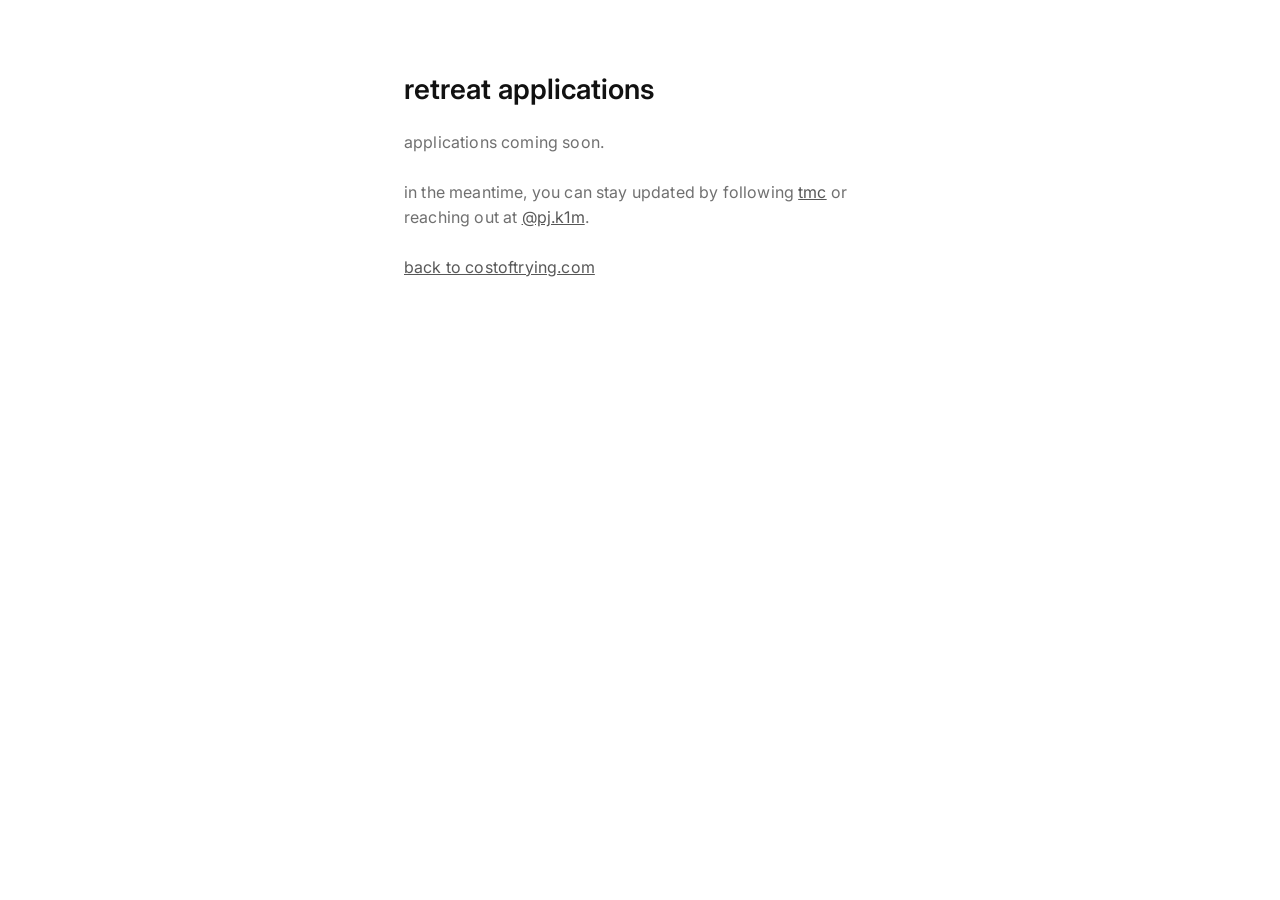
==== retreat.html @ 187497e6 "Simplify site and add retreat links" ====
<!doctype html>
<html lang="en">
  <head>
    <meta charset="utf-8" />
    <meta name="viewport" content="width=device-width, initial-scale=1" />
    <title>Retreat Applications — costoftrying</title>
    <meta name="description" content="Creative retreat applications — coming soon." />
    <link rel="icon" type="image/svg+xml" href="images/logo/favicon.svg" />
    <link rel="stylesheet" href="styles.css" />
    <link
      href="https://fonts.googleapis.com/css2?family=Inter:wght@400;500;600&display=swap"
      rel="stylesheet"
    />
  </head>
  <body class="minimal-page">
    <main class="minimal">
      <header class="minimal-header">
        <p class="eyebrow">retreat applications</p>
      </header>

      <section class="intro">
        <p>applications coming soon.</p>
      </section>

      <section class="intro">
        <p>
          in the meantime, you can stay updated by following
          <a
            href="https://www.instagram.com/themidnight.collective/"
            target="_blank"
            rel="noopener noreferrer"
            >tmc</a
          >
          or reaching out at
          <a
            href="https://www.instagram.com/pj.k1m/"
            target="_blank"
            rel="noopener noreferrer"
            >@pj.k1m</a
          >.
        </p>
      </section>

      <section class="intro">
        <p>
          <a href="index.html">back to costoftrying.com</a>
        </p>
      </section>
    </main>
  </body>
</html>
---- styles.css ----
:root {
  --ink: #f3f1ec;
  --coal: #0a0a0a;
  --fog: rgba(243, 241, 236, 0.15);
  --paper: #f5f4f1;
  --paper-ink: #111111;
  --accent: #c9c2b5;
}

* {
  box-sizing: border-box;
}

html,
body {
  height: 100%;
}

body {
  margin: 0;
  font-family: "Inter", "Helvetica Neue", "Arial", sans-serif;
  letter-spacing: 0.01em;
  color: var(--ink);
  background: var(--coal);
}

a {
  color: inherit;
  text-decoration: none;
}

.minimal a {
  text-decoration: underline;
  color: rgba(17, 17, 17, 0.7);
}

.hero {
  position: relative;
  min-height: 100vh;
  display: flex;
  flex-direction: column;
  justify-content: space-between;
  padding: 24px 4vw 24px;
  background: var(--coal);
  overflow: hidden;
}

.hero-video {
  min-height: 100vh;
  padding-bottom: 24px;
}

.hero-media {
  position: relative;
  z-index: 1;
  margin-top: 0;
  width: 100vw;
  margin-left: calc(50% - 50vw);
}

.video-frame {
  position: relative;
  border-radius: 0;
  overflow: hidden;
  background: #000;
  aspect-ratio: 16 / 9;
}

.video-frame iframe {
  width: 100%;
  height: 100%;
  border: 0;
  display: block;
}

.hero-title {
  margin-top: 16px;
  font-size: clamp(34px, 10vw, 84px);
  font-weight: 500;
  letter-spacing: -0.02em;
  line-height: 0.95;
}

.hero-overlay,
.topbar-overlay {
  position: absolute;
  top: 24px;
  left: 4vw;
  right: 4vw;
  z-index: 2;
  display: flex;
  align-items: center;
  justify-content: space-between;
  pointer-events: none;
}

.hero-overlay .topbar,
.topbar-overlay {
  pointer-events: auto;
}

.hero-title-overlay {
  position: absolute;
  left: 4vw;
  bottom: 24px;
  z-index: 2;
  margin: 0;
  pointer-events: none;
}

.hero-carousel {
  min-height: 100vh;
  padding: 0;
}

.hero-still {
  position: relative;
  width: 100vw;
  margin-left: calc(50% - 50vw);
  border: 0;
  padding: 0;
  background: #000;
  height: 100vh;
  overflow: hidden;
  cursor: pointer;
  z-index: 1;
}

.hero-still img {
  position: absolute;
  inset: 0;
  width: 100%;
  height: 100%;
  object-fit: cover;
}

.play-button {
  position: absolute;
  top: 50%;
  left: 50%;
  width: 44px;
  height: 44px;
  margin-left: -22px;
  margin-top: -22px;
  display: inline-flex;
  align-items: center;
  justify-content: center;
  transition: transform 0.3s ease, opacity 0.3s ease;
}

.play-button::after {
  content: "";
  display: block;
  width: 0;
  height: 0;
  border-style: solid;
  border-width: 12px 0 12px 20px;
  border-color: transparent transparent transparent #ffffff;
  margin-left: 4px;
}

.hero-still:hover .play-button {
  opacity: 1;
  animation: playPulse 0.9s ease-out infinite;
}

@keyframes playPulse {
  0% {
    transform: scale(1);
  }
  50% {
    transform: scale(1.18);
  }
  100% {
    transform: scale(1);
  }
}

.video-modal {
  position: fixed;
  inset: 0;
  z-index: 50;
  display: none;
}

.video-modal.is-open {
  display: block;
}

.video-modal-backdrop {
  position: absolute;
  inset: 0;
  background: rgba(0, 0, 0, 0.75);
}

.video-modal-content {
  position: relative;
  z-index: 2;
  width: min(960px, 90vw);
  margin: 0;
  top: 50%;
  left: 50%;
  transform: translate(-50%, -50%);
}

.video-modal .video-frame {
  border-radius: 8px;
}

.video-close {
  position: absolute;
  top: -40px;
  right: 0;
  background: none;
  border: none;
  color: #fff;
  font-size: 14px;
  letter-spacing: 0.3em;
  text-transform: uppercase;
  cursor: pointer;
}

.menu-modal {
  position: fixed;
  inset: 0;
  z-index: 55;
  opacity: 0;
  pointer-events: none;
  transition: opacity 0.3s ease;
}

.menu-modal.is-open {
  opacity: 1;
  pointer-events: auto;
}

.menu-modal.is-open .panel-drawer {
  transform: translateX(0);
}

.menu-backdrop {
  position: absolute;
  inset: 0;
  background: rgba(8, 8, 8, 0.8);
}

.hero::before {
  content: "";
  position: absolute;
  inset: 0;
  background: var(--hero-image, #2b2b2b);
  background-size: cover;
  background-position: center;
  filter: saturate(0.95);
  opacity: 0.8;
  z-index: 0;
}

.hero::after {
  content: "";
  position: absolute;
  inset: 0;
  background: rgba(0, 0, 0, 0.55);
  z-index: 1;
}

.hero-content {
  position: relative;
  z-index: 2;
}

.topbar {
  display: grid;
  grid-template-columns: 1fr auto 1fr;
  align-items: center;
  gap: 16px;
  font-size: 11px;
  text-transform: uppercase;
  letter-spacing: 0.3em;
}

.topbar-minimal {
  grid-template-columns: 1fr;
  justify-items: center;
}

.topbar button {
  background: none;
  border: none;
  color: inherit;
  font: inherit;
  letter-spacing: inherit;
  text-transform: inherit;
  padding: 0;
  cursor: pointer;
  justify-self: start;
}

.topbar .menu {
  display: inline-flex;
  align-items: center;
  gap: 10px;
}

.topbar .menu::before {
  content: "";
  display: inline-block;
  width: 18px;
  height: 1px;
  background: var(--ink);
  box-shadow: 0 5px 0 var(--ink), 0 -5px 0 var(--ink);
  opacity: 0.8;
}

.logo {
  text-transform: uppercase;
  font-size: 11px;
  letter-spacing: 0.28em;
  justify-self: center;
}


.brand {
  margin: 24px 0 12px;
  font-size: clamp(28px, 6vw, 64px);
  text-transform: uppercase;
  letter-spacing: 0.12em;
  font-weight: 600;
}

.tagline {
  margin: 0;
  font-size: clamp(15px, 1.6vw, 20px);
  max-width: 520px;
  line-height: 1.6;
  color: rgba(243, 241, 236, 0.75);
}

.nav {
  margin-top: 24px;
  display: flex;
  gap: 18px;
  font-size: 11px;
  text-transform: uppercase;
  letter-spacing: 0.3em;
}

.nav a {
  padding-bottom: 4px;
  border-bottom: 1px solid transparent;
  transition: border-color 0.4s ease;
}

.nav a:hover {
  border-color: var(--ink);
}

.lineup {
  position: relative;
  z-index: 2;
  margin-top: 12px;
}

.lineup ul {
  list-style: none;
  padding: 0;
  margin: 0;
  display: grid;
  gap: 0;
}

.lineup li {
  font-size: clamp(34px, 10vw, 84px);
  font-weight: 500;
  display: flex;
  align-items: baseline;
  gap: 16px;
  letter-spacing: -0.02em;
  line-height: 0.95;
}

.lineup li span {
  font-size: 11px;
  letter-spacing: 0.3em;
  text-transform: uppercase;
  color: rgba(243, 241, 236, 0.6);
}

.scroll-indicator {
  position: absolute;
  right: 4vw;
  bottom: 40px;
  font-size: 12px;
  letter-spacing: 0.3em;
  text-transform: uppercase;
  z-index: 2;
  display: inline-flex;
  align-items: center;
  justify-content: center;
}



.content {
  background: var(--paper);
  color: var(--paper-ink);
  padding: 48px 6vw 56px;
}

.details {
  background: #fff;
}

.details-grid {
  display: grid;
  grid-template-columns: repeat(auto-fit, minmax(180px, 1fr));
  gap: 18px;
}


.section {
  display: grid;
  gap: 20px;
  margin-bottom: 72px;
}

.section .eyebrow {
  display: inline-block;
  font-size: 11px;
  letter-spacing: 0.3em;
  text-transform: uppercase;
  color: rgba(17, 17, 17, 0.55);
  margin-bottom: 12px;
}

.details-grid .eyebrow {
  font-size: 12px;
  letter-spacing: 0.24em;
  margin-bottom: 6px;
}

.section h2 {
  margin: 0;
  font-size: clamp(24px, 3.2vw, 40px);
  text-transform: uppercase;
  letter-spacing: 0.18em;
}

.section h3 {
  margin: 16px 0 0;
  font-size: 14px;
  text-transform: uppercase;
  letter-spacing: 0.22em;
  color: rgba(17, 17, 17, 0.8);
}

.section p {
  margin: 0;
  max-width: 640px;
  line-height: 1.7;
  font-size: 15px;
  color: rgba(17, 17, 17, 0.75);
}

.details .details-grid p {
  font-weight: 600;
  font-size: 48px;
  line-height: 1.05;
  margin-top: 4px;
  color: rgba(17, 17, 17, 0.85);
}

.section ul {
  margin: 0;
  padding-left: 18px;
  display: grid;
  gap: 8px;
  color: rgba(17, 17, 17, 0.75);
  font-size: 15px;
  line-height: 1.7;
}

.back-link {
  display: inline-flex;
  align-items: center;
  gap: 10px;
  font-size: 12px;
  letter-spacing: 0.24em;
  text-transform: uppercase;
  color: rgba(17, 17, 17, 0.7);
  margin-top: 64px;
}

.back-link img {
  width: 14px;
  height: auto;
  opacity: 0.7;
  transform: rotate(180deg);
}

.panel-drawer {
  width: min(420px, 90vw);
  height: 100%;
  background: #0b0b0b;
  color: #f5f4f1;
  padding: 32px 28px;
  transform: translateX(-100%);
  transition: transform 0.35s ease;
  display: grid;
  align-content: start;
  gap: 32px;
}

.panel-header {
  display: flex;
  justify-content: space-between;
  align-items: center;
}

.panel-close {
  background: none;
  border: none;
  color: inherit;
  text-transform: uppercase;
  letter-spacing: 0.3em;
  font-size: 10px;
  cursor: pointer;
}

.panel-nav {
  display: grid;
  gap: 8px;
  font-size: 26px;
  letter-spacing: 0.08em;
  text-transform: uppercase;
}


.manifesto {
  grid-template-columns: minmax(240px, 420px) minmax(280px, 1fr);
  align-items: start;
  column-gap: 40px;
}

.manifesto h2 {
  line-height: 1.1;
}

.manifesto p {
  max-width: 520px;
}

.logo-strip {
  display: flex;
  flex-wrap: wrap;
  gap: 14px;
  margin-top: 10px;
  font-size: 11px;
  letter-spacing: 0.28em;
  text-transform: uppercase;
  color: rgba(17, 17, 17, 0.55);
}

.grid {
  display: grid;
  grid-template-columns: repeat(auto-fit, minmax(200px, 1fr));
  gap: 24px;
}

.tile {
  border-top: 1px solid rgba(17, 17, 17, 0.15);
  padding-top: 16px;
}

.tile h3 {
  margin: 0 0 8px;
  font-size: 14px;
  text-transform: uppercase;
  letter-spacing: 0.22em;
}

.tile p {
  margin: 0;
  font-size: 14px;
  line-height: 1.6;
  color: rgba(17, 17, 17, 0.7);
}

.tile img {
  width: 100%;
  height: auto;
  display: block;
}

.footer {
  border-top: 1px solid rgba(17, 17, 17, 0.15);
  padding-top: 28px;
  display: flex;
  flex-wrap: wrap;
  gap: 18px;
  justify-content: space-between;
  font-size: 11px;
  letter-spacing: 0.2em;
  text-transform: uppercase;
}

.cta {
  border: 1px solid currentColor;
  padding: 10px 16px;
  font-size: 11px;
  letter-spacing: 0.28em;
}

@media (max-width: 900px) {
  .topbar {
    font-size: 10px;
  }

  .scroll-indicator {
    display: none;
  }

  .lineup li {
    flex-direction: column;
    gap: 6px;
  }

  .scroll-indicator {
    right: 6vw;
  }

  .manifesto {
    grid-template-columns: 1fr;
  }

  .content {
    padding: 56px 6vw 72px;
  }

  .section {
    margin-bottom: 56px;
  }

  .section h2 {
    font-size: clamp(20px, 7vw, 32px);
  }

  .section p {
    font-size: 14px;
  }

  .details .details-grid p {
    font-size: 36px;
  }
}

.minimal-page {
  background: #ffffff;
  color: #111111;
}

.minimal {
  max-width: 520px;
  margin: 0 auto;
  padding: 72px 24px 104px;
  display: grid;
  gap: 24px;
}

.minimal-header {
  font-size: 28px;
  letter-spacing: 0;
  text-transform: none;
  color: #111111;
  font-weight: 600;
}

.minimal .eyebrow {
  margin: 0;
}

.intro h1 {
  margin: 0 0 12px;
  font-size: 16px;
  font-weight: 400;
  letter-spacing: 0;
  color: rgba(17, 17, 17, 0.6);
}

.intro p {
  margin: 0;
  font-size: 16px;
  line-height: 1.6;
  color: rgba(17, 17, 17, 0.6);
}

.intro p.stacked {
  margin-top: 4px;
}


.photo-wrapper {
  margin-top: 20px;
  border-radius: 8px;
  overflow: hidden;
}

.photo-wrapper img {
  display: block;
  width: 100%;
  height: auto;
}

@media (max-width: 640px) {
  .minimal {
    padding: 56px 20px 96px;
  }

  .intro h1 {
    font-size: 30px;
  }

  .intro p {
    font-size: 16px;
  }
}
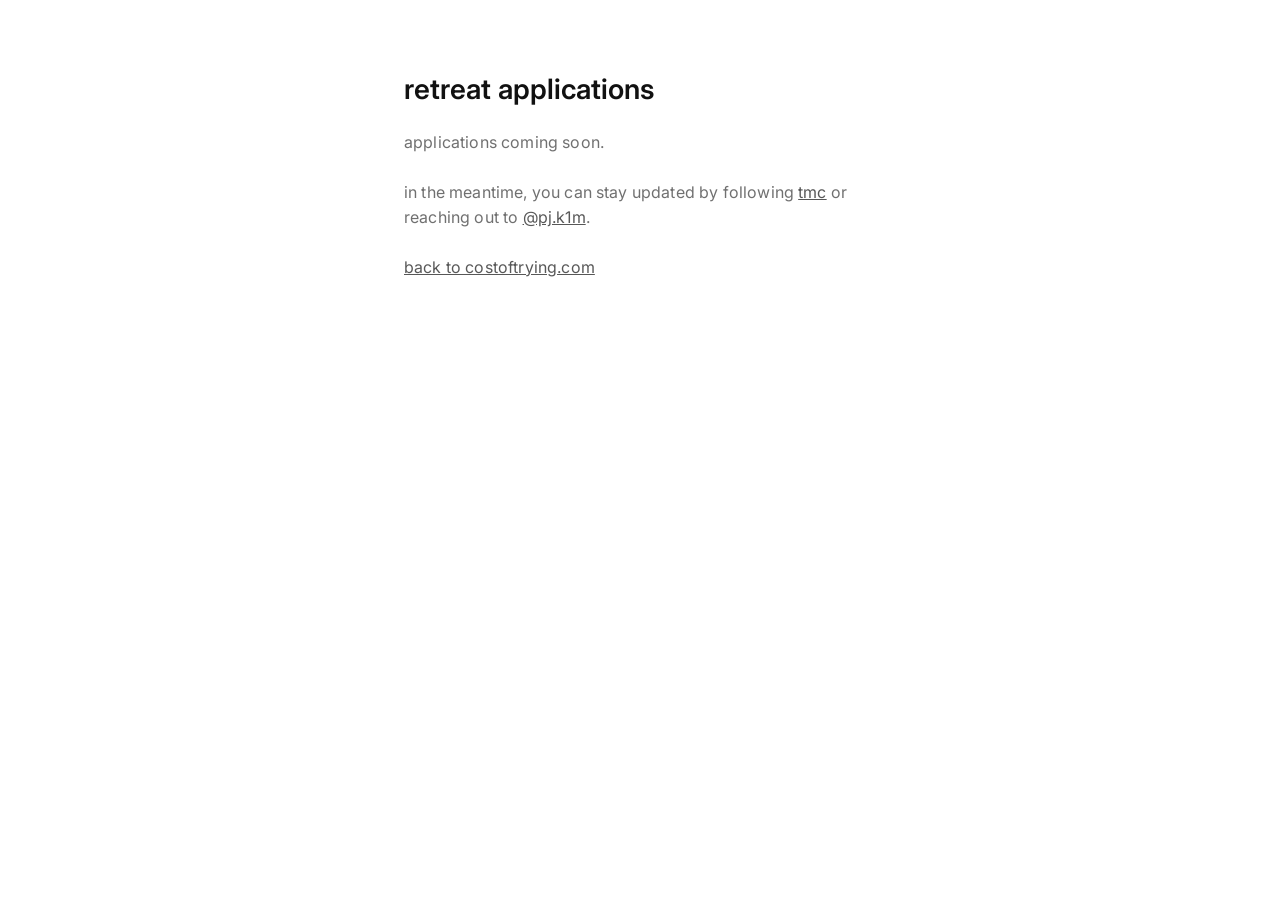
==== commit f0911a9a: "Update Instagram handles" ====
--- a/retreat.html
+++ b/retreat.html
@@ -31,7 +31,7 @@
             rel="noopener noreferrer"
             >tmc</a
           >
-          or reaching out at
+          or reaching out to
           <a
             href="https://www.instagram.com/pj.k1m/"
             target="_blank"
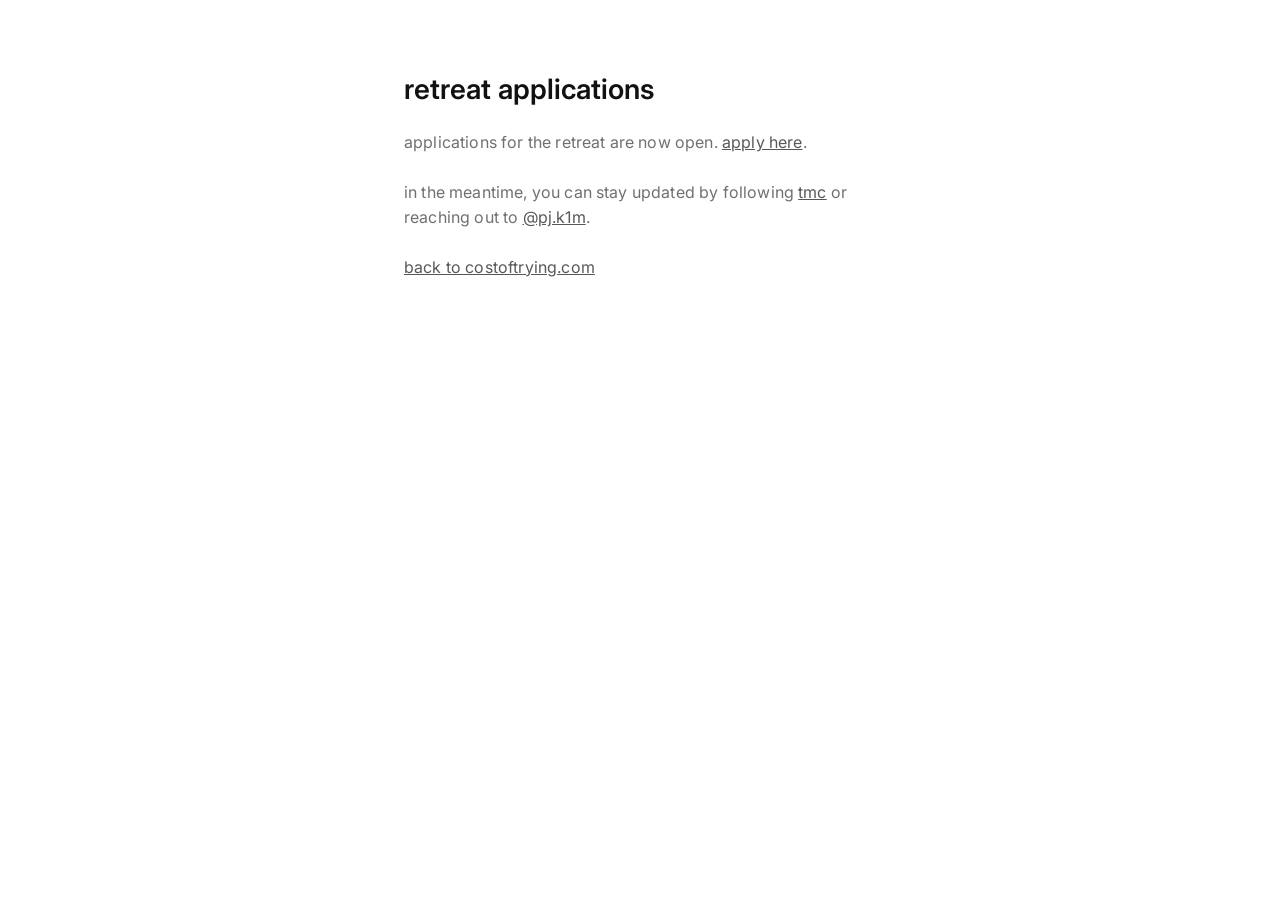
==== commit bb580978: "Wire retreat application form and update handles" ====
--- a/retreat.html
+++ b/retreat.html
@@ -19,7 +19,15 @@
       </header>
 
       <section class="intro">
-        <p>applications coming soon.</p>
+        <p>
+          applications for the retreat are now open.
+          <a
+            href="https://forms.gle/8XATZUz2pXuhP6XW7"
+            target="_blank"
+            rel="noopener noreferrer"
+            >apply here</a
+          >.
+        </p>
       </section>
 
       <section class="intro">
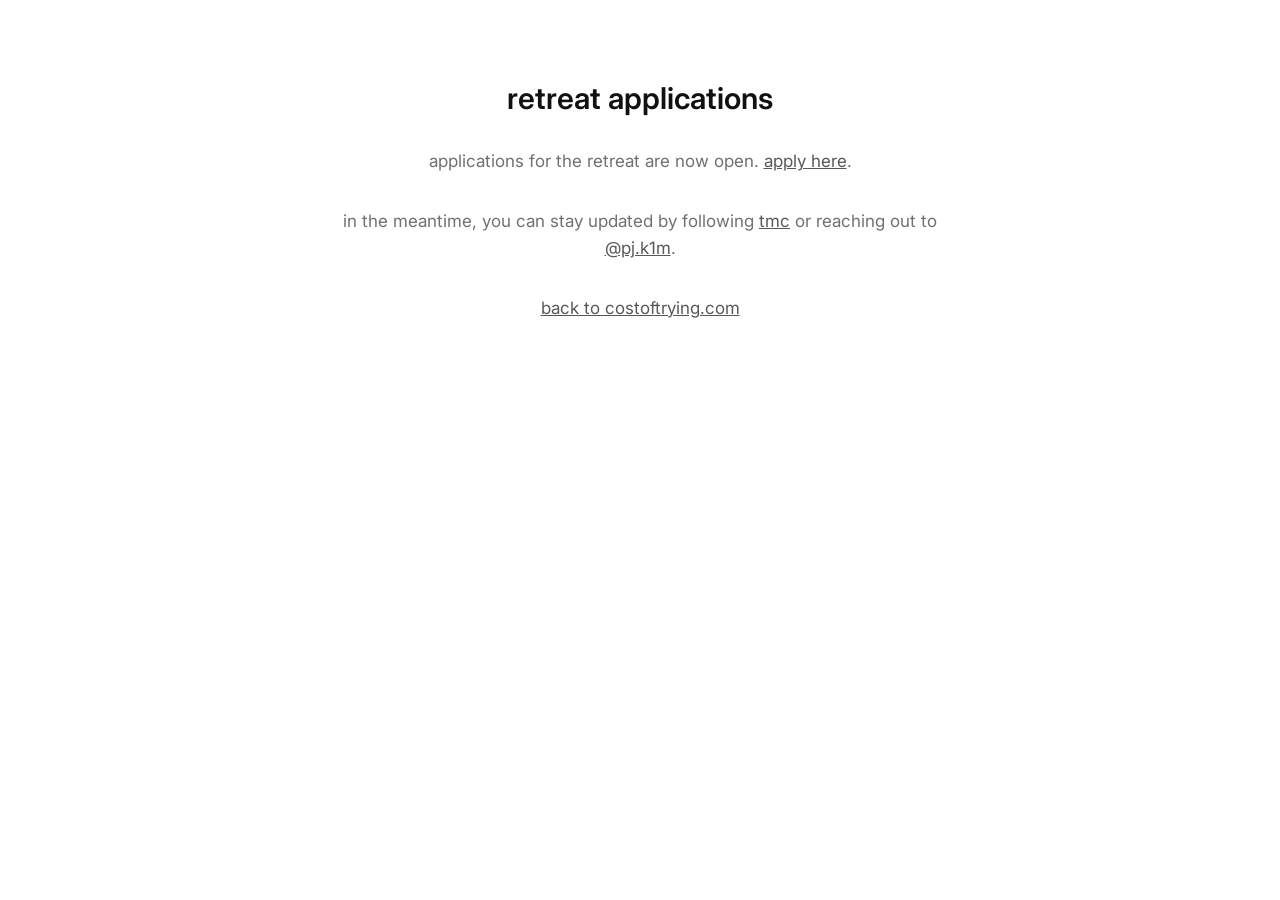
==== commit 5f630452: "Landing page: layout, partners, videos, audio, footer, requirements Update index with hero, retreat " ====
--- a/retreat.html
+++ b/retreat.html
@@ -3,8 +3,8 @@
   <head>
     <meta charset="utf-8" />
     <meta name="viewport" content="width=device-width, initial-scale=1" />
-    <title>Retreat Applications — costoftrying</title>
-    <meta name="description" content="Creative retreat applications — coming soon." />
+    <title>Retreat Applications · costoftrying</title>
+    <meta name="description" content="Creative retreat applications. Coming soon." />
     <link rel="icon" type="image/svg+xml" href="images/logo/favicon.svg" />
     <link rel="stylesheet" href="styles.css" />
     <link
--- a/styles.css
+++ b/styles.css
@@ -660,19 +660,64 @@
 }
 
 .minimal {
-  max-width: 520px;
+  --minimal-rhythm: 32px;
+  --minimal-rhythm-tight: 24px;
+  max-width: min(840px, 92vw);
   margin: 0 auto;
-  padding: 72px 24px 104px;
+  padding: 80px 28px 112px;
   display: grid;
-  gap: 24px;
+  gap: var(--minimal-rhythm);
+  text-align: center;
+}
+
+/* avoids grid/flex children forcing overflow that reads as “shifted” when zoomed */
+.minimal > * {
+  min-width: 0;
 }
 
 .minimal-header {
-  font-size: 28px;
+  display: flex;
+  flex-direction: column;
+  align-items: center;
+  gap: var(--minimal-rhythm-tight);
+  margin: 0;
+}
+
+.minimal-header .minimal-vibes {
+  display: flex;
+  flex-direction: column;
+  align-items: center;
+  gap: 12px;
+  width: 100%;
+  max-width: min(520px, 100%);
+}
+
+.minimal-kicker {
+  margin: 0;
+  font-size: 11px;
+  font-weight: 500;
+  letter-spacing: 0.3em;
+  text-transform: uppercase;
+  color: rgba(17, 17, 17, 0.45);
+}
+
+.minimal-headline {
+  margin: 0;
+  max-width: min(100%, 14em);
+  font-size: clamp(32px, 7.2vw, 64px);
+  font-weight: 700;
+  line-height: 1.05;
+  letter-spacing: -0.035em;
+  color: #111111;
+}
+
+.minimal-header .eyebrow {
+  margin: 0;
+  font-size: clamp(22px, 3.2vw, 30px);
+  font-weight: 600;
   letter-spacing: 0;
   text-transform: none;
   color: #111111;
-  font-weight: 600;
 }
 
 .minimal .eyebrow {
@@ -681,31 +726,640 @@
 
 .intro h1 {
   margin: 0 0 12px;
-  font-size: 16px;
+  font-size: 17px;
   font-weight: 400;
   letter-spacing: 0;
   color: rgba(17, 17, 17, 0.6);
 }
 
+/* hero subhead + all section body copy: one tier */
+.minimal-subhead,
 .intro p {
   margin: 0;
-  font-size: 16px;
-  line-height: 1.6;
+  font-size: 17px;
+  font-weight: 400;
+  line-height: 1.62;
+  letter-spacing: 0;
   color: rgba(17, 17, 17, 0.6);
+  max-width: 38em;
+  margin-inline: auto;
 }
 
 .intro p.stacked {
   margin-top: 4px;
 }
 
+.intro.minimal-block > .minimal-block-title {
+  margin: 0;
+  max-width: min(100%, 18em);
+  font-size: clamp(24px, 4.5vw, 40px);
+  font-weight: 700;
+  line-height: 1.08;
+  letter-spacing: -0.035em;
+  color: #111111;
+  text-transform: none;
+}
+
+.retreat-stack {
+  display: flex;
+  flex-direction: column;
+  align-items: stretch;
+  gap: var(--minimal-rhythm);
+}
+
+.retreat-stack > p {
+  margin: 0;
+  align-self: center;
+  width: min(100%, 38em);
+  max-width: 38em;
+  box-sizing: border-box;
+}
+
+.retreat-feature-audio {
+  display: flex;
+  flex-direction: column;
+  align-items: center;
+  width: 100%;
+  max-width: min(520px, 100%);
+  align-self: center;
+}
+
+.retreat-feature-audio__player {
+  width: 100%;
+  min-height: 44px;
+}
+
+.minimal-block-clip {
+  width: 100%;
+  max-width: min(520px, 100%);
+  justify-self: center;
+}
+
+.minimal-youtube-clip {
+  position: relative;
+  width: 100%;
+  aspect-ratio: 16 / 9;
+  border-radius: 12px;
+  overflow: hidden;
+  border: 0;
+  box-shadow: 0 4px 18px rgba(0, 0, 0, 0.06);
+  background: #0a0a0a;
+}
+
+.minimal-youtube-clip iframe {
+  position: absolute;
+  inset: 0;
+  width: 100%;
+  height: 100%;
+  border: 0;
+  display: block;
+}
+
+.intro.minimal-block.minimal-block--with-ctas {
+  padding-bottom: calc(var(--minimal-rhythm) * 2.5);
+}
+
+.retreat-next-btn {
+  display: inline-flex;
+  align-items: center;
+  justify-content: center;
+  align-self: center;
+  width: auto;
+  max-width: 100%;
+  margin: 0;
+  padding: 12px 22px;
+  border: 0;
+  border-radius: 12px;
+  background: #111111;
+  color: #ffffff;
+  font-family: inherit;
+  font-size: 17px;
+  font-weight: 400;
+  letter-spacing: 0.01em;
+  line-height: 1.45;
+  box-sizing: border-box;
+  min-height: 44px;
+  text-align: center;
+  cursor: pointer;
+  white-space: nowrap;
+  transition: background 0.2s ease, transform 0.15s ease;
+}
+
+.retreat-next-btn:hover,
+.retreat-next-btn:focus-visible {
+  background: #2a2a2a;
+}
+
+.retreat-next-btn:active {
+  transform: scale(0.99);
+}
+
+.retreat-next-btn:focus {
+  outline: none;
+}
+
+.retreat-next-btn:focus-visible {
+  outline: 2px solid #111111;
+  outline-offset: 3px;
+}
+
+@media (max-width: 520px) {
+  .retreat-next-btn {
+    white-space: normal;
+    padding: 12px 18px;
+    text-align: center;
+  }
+}
+
+.next-ctas {
+  display: flex;
+  flex-wrap: wrap;
+  gap: var(--minimal-rhythm-tight);
+  justify-content: center;
+  align-items: center;
+}
+
+.next-cta-link {
+  display: inline-flex;
+  align-items: center;
+  justify-content: center;
+  padding: 12px 22px;
+  border-radius: 12px;
+  border: 1px solid rgba(17, 17, 17, 0.22);
+  background: #ffffff;
+  color: rgba(17, 17, 17, 0.52);
+  font-family: inherit;
+  font-size: 17px;
+  font-weight: 400;
+  letter-spacing: 0.01em;
+  line-height: 1.45;
+  text-decoration: none;
+  box-sizing: border-box;
+  min-height: 44px;
+  transition: border-color 0.2s ease, background 0.2s ease, color 0.2s ease;
+}
+
+.minimal .next-cta-link {
+  text-decoration: none;
+  color: rgba(17, 17, 17, 0.52);
+}
+
+.next-cta-link:hover,
+.next-cta-link:focus-visible {
+  border-color: rgba(17, 17, 17, 0.35);
+  background: rgba(17, 17, 17, 0.03);
+  color: rgba(17, 17, 17, 0.72);
+}
+
+.next-cta-link:focus-visible {
+  outline: 2px solid rgba(17, 17, 17, 0.25);
+  outline-offset: 2px;
+}
+
+.feature-video {
+  width: 100%;
+}
+
+.partners {
+  display: grid;
+  gap: var(--minimal-rhythm);
+  justify-items: center;
+  width: 100%;
+}
+
+.minimal-eyebrow {
+  margin: 0;
+  font-size: 11px;
+  font-weight: 500;
+  letter-spacing: 0.3em;
+  text-transform: uppercase;
+  color: rgba(17, 17, 17, 0.45);
+}
+
+.minimal-block {
+  display: grid;
+  gap: var(--minimal-rhythm);
+  justify-items: center;
+  width: 100%;
+}
+
+.partners-logos {
+  list-style: none;
+  margin: 0;
+  padding: 0;
+  display: flex;
+  flex-wrap: wrap;
+  align-items: center;
+  justify-content: center;
+  gap: clamp(44px, 9vw, 96px);
+}
+
+.partners-logo-link {
+  display: block;
+  text-decoration: none;
+}
+
+.partners-logo-link:focus-visible {
+  outline: 2px solid rgba(17, 17, 17, 0.25);
+  outline-offset: 6px;
+  border-radius: 4px;
+}
+
+.partners-logo-link img {
+  display: block;
+  height: clamp(58px, 10vw, 88px);
+  width: auto;
+  max-width: min(420px, 58vw);
+  filter: grayscale(1) contrast(1.03);
+  opacity: 0.64;
+  transition: opacity 0.2s ease, filter 0.2s ease;
+}
+
+.partners-logo-link:hover img,
+.partners-logo-link:focus-visible img {
+  opacity: 0.8;
+  filter: grayscale(1) contrast(1.08) brightness(1.02);
+}
+
+/*
+  black-field marks: light touch before invert; keeps shapes readable.
+*/
+.partners-logo-link--invert img {
+  filter: grayscale(1) brightness(0.99) contrast(10) invert(1) contrast(1.02);
+  opacity: 0.8;
+}
+
+.partners-logo-link--invert:hover img,
+.partners-logo-link--invert:focus-visible img {
+  opacity: 0.9;
+  filter: grayscale(1) brightness(1) contrast(11) invert(1) contrast(1.02);
+}
+
+/* shift: barely more than v1; no heavy crush */
+.partners-logo-link--invert.partners-logo-link--crush img {
+  filter: grayscale(1) brightness(0.97) contrast(13) invert(1) contrast(1.02);
+  opacity: 0.82;
+}
+
+.partners-logo-link--invert.partners-logo-link--crush:hover img,
+.partners-logo-link--invert.partners-logo-link--crush:focus-visible img {
+  opacity: 0.92;
+  filter: grayscale(1) brightness(0.99) contrast(14) invert(1) contrast(1.02);
+}
+
+.signup-dialog {
+  padding: 0;
+  border: none;
+  max-width: calc(100vw - 40px);
+  width: min(400px, 100%);
+  background: transparent;
+}
+
+.signup-dialog::backdrop {
+  background: rgba(0, 0, 0, 0.45);
+}
+
+.signup-dialog__panel {
+  position: relative;
+  padding: 28px 24px 26px;
+  border-radius: 14px;
+  background: #ffffff;
+  color: #111111;
+  box-shadow: 0 20px 60px rgba(0, 0, 0, 0.18);
+  text-align: center;
+}
+
+.signup-dialog__close {
+  position: absolute;
+  top: 10px;
+  right: 12px;
+  width: 36px;
+  height: 36px;
+  margin: 0;
+  padding: 0;
+  border: 0;
+  border-radius: 8px;
+  background: transparent;
+  font-size: 22px;
+  line-height: 1;
+  color: rgba(17, 17, 17, 0.45);
+  cursor: pointer;
+}
+
+.signup-dialog__close:hover,
+.signup-dialog__close:focus-visible {
+  color: #111111;
+  background: rgba(17, 17, 17, 0.06);
+}
+
+.signup-dialog__title {
+  margin: 0 0 14px;
+  font-size: clamp(19px, 3.6vw, 22px);
+  font-weight: 600;
+  letter-spacing: -0.02em;
+  color: #111111;
+}
+
+.signup-dialog__body {
+  margin: 0 0 22px;
+  font-size: 15px;
+  line-height: 1.6;
+  color: rgba(17, 17, 17, 0.65);
+}
+
+.signup-dialog__form {
+  position: relative;
+  display: grid;
+  gap: 10px;
+  width: 100%;
+  max-width: 300px;
+  margin: 0 auto;
+  text-align: left;
+}
+
+.signup-dialog__label {
+  font-size: 12px;
+  font-weight: 500;
+  letter-spacing: 0.12em;
+  text-transform: uppercase;
+  color: rgba(17, 17, 17, 0.5);
+}
+
+.signup-dialog__input {
+  width: 100%;
+  margin: 0;
+  padding: 12px 14px;
+  border: 1px solid rgba(17, 17, 17, 0.2);
+  border-radius: 10px;
+  background: #ffffff;
+  font: inherit;
+  font-size: 16px;
+  color: #111111;
+  box-sizing: border-box;
+}
+
+.signup-dialog__input::placeholder {
+  color: rgba(17, 17, 17, 0.35);
+}
+
+.signup-dialog__input:focus {
+  outline: none;
+  border-color: rgba(17, 17, 17, 0.45);
+  box-shadow: 0 0 0 3px rgba(17, 17, 17, 0.08);
+}
+
+.signup-dialog__hp {
+  position: absolute;
+  left: -9999px;
+  width: 1px;
+  height: 1px;
+  overflow: hidden;
+  opacity: 0;
+  pointer-events: none;
+}
+
+.signup-dialog__error {
+  margin: 0;
+  font-size: 13px;
+  line-height: 1.45;
+  color: #9a2b2b;
+  text-align: center;
+}
+
+.signup-dialog__submit {
+  width: 100%;
+  margin: 4px 0 0;
+  padding: 12px 16px;
+  border: 0;
+  border-radius: 12px;
+  background: #111111;
+  color: #ffffff;
+  font: inherit;
+  font-size: 14px;
+  font-weight: 600;
+  letter-spacing: 0.04em;
+  cursor: pointer;
+  transition: background 0.2s ease;
+}
+
+.signup-dialog__submit:hover:not(:disabled),
+.signup-dialog__submit:focus-visible:not(:disabled) {
+  background: #2a2a2a;
+}
+
+.signup-dialog__submit:disabled {
+  opacity: 0.55;
+  cursor: not-allowed;
+}
+
+.signup-dialog__submit:focus-visible {
+  outline: 2px solid rgba(17, 17, 17, 0.35);
+  outline-offset: 2px;
+}
+
+.signup-dialog__success {
+  margin: 0 0 8px;
+  font-size: 15px;
+  line-height: 1.5;
+  color: rgba(17, 17, 17, 0.75);
+  text-align: center;
+}
+
+.signup-dialog__note {
+  margin: 16px 0 0;
+  font-size: 12px;
+  line-height: 1.5;
+  color: rgba(17, 17, 17, 0.45);
+}
+
+.films {
+  display: grid;
+  gap: 44px;
+  width: 100%;
+  text-align: center;
+}
+
+.films-eyebrow {
+  margin: 0 0 4px;
+  font-size: 11px;
+  font-weight: 500;
+  letter-spacing: 0.3em;
+  text-transform: uppercase;
+  color: rgba(17, 17, 17, 0.45);
+}
+
+.video-card {
+  display: grid;
+  gap: 22px;
+  justify-items: center;
+}
+
+.video-card__text {
+  max-width: 40em;
+}
+
+.video-card__title {
+  margin: 0 0 10px;
+  font-size: clamp(18px, 2.4vw, 22px);
+  font-weight: 600;
+  letter-spacing: -0.02em;
+  color: #111111;
+}
+
+.video-card__lede {
+  margin: 0;
+  font-size: 17px;
+  line-height: 1.62;
+  color: rgba(17, 17, 17, 0.6);
+}
+
+.video-card__placeholder {
+  width: 100%;
+  aspect-ratio: 16 / 9;
+  border-radius: 16px;
+  border: 1px dashed rgba(17, 17, 17, 0.14);
+  background: rgba(17, 17, 17, 0.03);
+  box-sizing: border-box;
+}
+
+.minimal-rule {
+  border: 0;
+  height: 1px;
+  margin: 0;
+  background: rgba(17, 17, 17, 0.1);
+  width: 100%;
+}
+
+.minimal:has(> .intro--footer:last-child) {
+  padding-bottom: 0;
+}
+
+.minimal .intro--footer {
+  box-sizing: border-box;
+  width: 100vw;
+  max-width: none;
+  margin-left: calc(50% - 50vw);
+  margin-right: calc(50% - 50vw);
+  margin-top: 0;
+  padding: clamp(56px, 9vw, 96px) 28px 80px;
+  background: #111111;
+  color: #ffffff;
+}
+
+.minimal .intro--footer p {
+  color: #ffffff;
+}
+
+.minimal .intro--footer a {
+  color: rgba(255, 255, 255, 0.88);
+  text-decoration: underline;
+  text-underline-offset: 3px;
+}
+
+.minimal .intro--footer a:hover,
+.minimal .intro--footer a:focus-visible {
+  color: #ffffff;
+}
+
+.minimal .intro--footer a:focus-visible {
+  outline: 2px solid rgba(255, 255, 255, 0.55);
+  outline-offset: 3px;
+}
 
 .photo-wrapper {
-  margin-top: 20px;
-  border-radius: 8px;
+  margin-top: 0;
+  width: 100%;
+  max-width: 100%;
+  border-radius: 16px;
   overflow: hidden;
 }
 
-.photo-wrapper img {
+.photo-wrapper--embed {
+  border: 0;
+  box-shadow: 0 6px 28px rgba(0, 0, 0, 0.06);
+}
+
+.minimal-embed-youtube {
+  position: relative;
+  background: #0a0a0a;
+}
+
+.minimal-embed-youtube__facade {
+  display: block;
+  width: 100%;
+  margin: 0;
+  padding: 0;
+  border: 0;
+  cursor: pointer;
+  position: relative;
+  aspect-ratio: 16 / 9;
+  overflow: hidden;
+  background: #0a0a0a;
+  font: inherit;
+  color: inherit;
+}
+
+.minimal-embed-youtube__facade:focus {
+  outline: none;
+}
+
+.minimal-embed-youtube__facade:focus-visible {
+  outline: 2px solid rgba(17, 17, 17, 0.45);
+  outline-offset: 2px;
+}
+
+.minimal-embed-youtube__facade img {
+  width: 100%;
+  height: 100%;
+  object-fit: cover;
+  display: block;
+  opacity: 0.92;
+  transition: opacity 0.25s ease, transform 0.35s ease;
+}
+
+.minimal-embed-youtube__facade:hover img,
+.minimal-embed-youtube__facade:focus-visible img {
+  opacity: 1;
+  transform: scale(1.02);
+}
+
+.minimal-embed-youtube__play {
+  position: absolute;
+  top: 50%;
+  left: 50%;
+  transform: translate(-50%, -50%);
+  width: 52px;
+  height: 52px;
+  border-radius: 50%;
+  background: rgba(255, 255, 255, 0.94);
+  box-shadow: 0 4px 22px rgba(0, 0, 0, 0.2);
+  transition: transform 0.2s ease, box-shadow 0.2s ease;
+}
+
+.minimal-embed-youtube__facade:hover .minimal-embed-youtube__play,
+.minimal-embed-youtube__facade:focus-visible .minimal-embed-youtube__play {
+  transform: translate(-50%, -50%) scale(1.05);
+  box-shadow: 0 8px 32px rgba(0, 0, 0, 0.24);
+}
+
+.minimal-embed-youtube__play::after {
+  content: "";
+  position: absolute;
+  top: 50%;
+  left: 50%;
+  transform: translate(-40%, -50%);
+  width: 0;
+  height: 0;
+  border-style: solid;
+  border-width: 9px 0 9px 14px;
+  border-color: transparent transparent transparent #111111;
+}
+
+.minimal .video-frame--embed {
+  border-radius: 0;
+}
+
+.photo-wrapper > img {
   display: block;
   width: 100%;
   height: auto;
@@ -713,14 +1367,34 @@
 
 @media (max-width: 640px) {
   .minimal {
-    padding: 56px 20px 96px;
+    padding: 60px 22px 96px;
+    gap: var(--minimal-rhythm);
+  }
+
+  .minimal:has(> .intro--footer:last-child) {
+    padding-bottom: 0;
+  }
+
+  .minimal .intro--footer {
+    padding-left: 22px;
+    padding-right: 22px;
+    padding-bottom: max(72px, env(safe-area-inset-bottom, 0px) + 48px);
+  }
+
+  .films {
+    gap: 36px;
   }
 
   .intro h1 {
-    font-size: 30px;
-  }
-
+    font-size: 32px;
+  }
+
+  .minimal-subhead,
   .intro p {
+    font-size: 17px;
+  }
+
+  .video-card__lede {
     font-size: 16px;
   }
 }
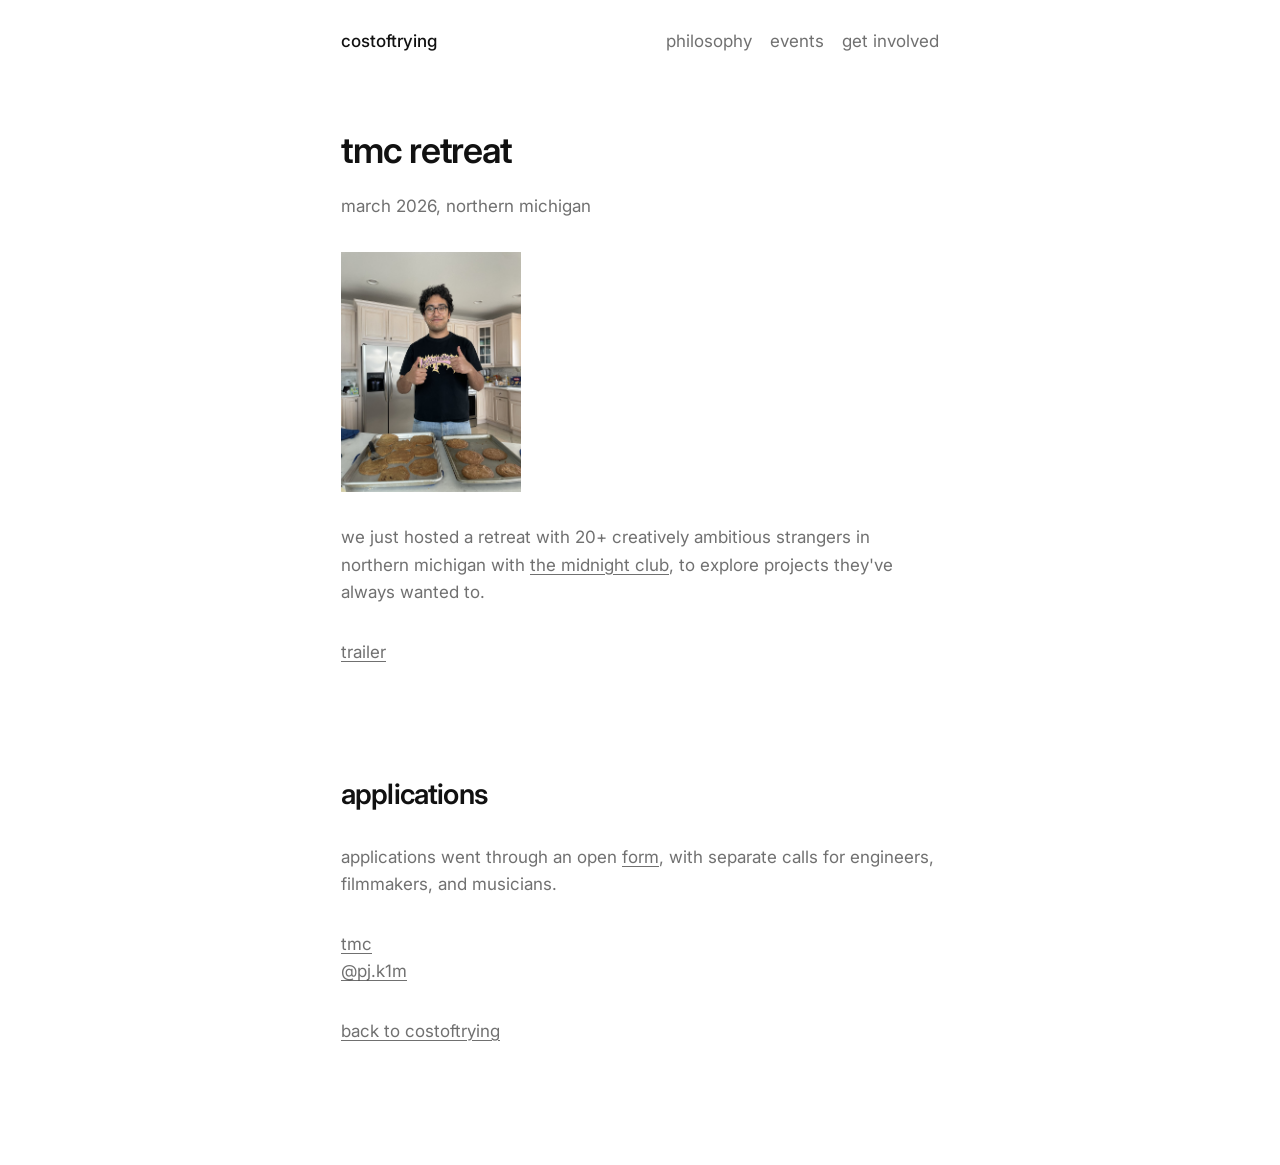
==== commit cc36bf95: "Rebuild costoftrying as a text-first thesis page. Replace the old landing page with PJ's own writing" ====
--- a/retreat.html
+++ b/retreat.html
@@ -3,58 +3,82 @@
   <head>
     <meta charset="utf-8" />
     <meta name="viewport" content="width=device-width, initial-scale=1" />
-    <title>Retreat Applications · costoftrying</title>
-    <meta name="description" content="Creative retreat applications. Coming soon." />
+    <title>tmc retreat · costoftrying</title>
+    <meta
+      name="description"
+      content="the tmc retreat, march 2026, northern michigan."
+    />
     <link rel="icon" type="image/svg+xml" href="images/logo/favicon.svg" />
-    <link rel="stylesheet" href="styles.css" />
+    <link rel="preconnect" href="https://fonts.googleapis.com" />
+    <link rel="preconnect" href="https://fonts.gstatic.com" crossorigin />
     <link
       href="https://fonts.googleapis.com/css2?family=Inter:wght@400;500;600&display=swap"
       rel="stylesheet"
     />
+    <link rel="stylesheet" href="styles.css" />
+    <script
+      async
+      src="https://www.googletagmanager.com/gtag/js?id=G-NFNSK0Q60Y"
+    ></script>
+    <script>
+      window.dataLayer = window.dataLayer || [];
+      function gtag() {
+        dataLayer.push(arguments);
+      }
+      gtag("js", new Date());
+      gtag("config", "G-NFNSK0Q60Y");
+    </script>
   </head>
-  <body class="minimal-page">
-    <main class="minimal">
-      <header class="minimal-header">
-        <p class="eyebrow">retreat applications</p>
-      </header>
+  <body>
+    <a class="skip" href="#content">skip to the writing</a>
+    <header class="top">
+      <a class="wordmark" href="index.html">costoftrying</a>
+      <nav class="nav" aria-label="on this page">
+        <a href="index.html#philosophy">philosophy</a>
+        <a href="index.html#events">events</a>
+        <a href="index.html#involved">get involved</a>
+      </nav>
+    </header>
 
-      <section class="intro">
+    <main id="content" class="page">
+      <section class="hero" aria-labelledby="retreat-title">
+        <h1 id="retreat-title">tmc retreat</h1>
+        <p class="meta">march 2026, northern michigan</p>
+        <figure class="event-figure">
+          <img
+            src="images/tmc-retreat-a.jpg"
+            alt="People around a table at the tmc retreat."
+            width="1500"
+            height="2000"
+            decoding="async"
+          />
+        </figure>
         <p>
-          applications for the retreat are now open.
-          <a
-            href="https://forms.gle/8XATZUz2pXuhP6XW7"
-            target="_blank"
-            rel="noopener noreferrer"
-            >apply here</a
-          >.
+          we just hosted a retreat with 20+ creatively ambitious strangers in
+          northern michigan with
+          <a href="https://www.instagram.com/themidnight.collective/"
+            >the midnight club</a
+          >, to explore projects they've always wanted to.
+        </p>
+        <p>
+          <a href="https://www.youtube.com/watch?v=Eb6kjOybPdw">trailer</a>
         </p>
       </section>
 
-      <section class="intro">
+      <section class="block" aria-labelledby="applications-title">
+        <h2 id="applications-title">applications</h2>
         <p>
-          in the meantime, you can stay updated by following
-          <a
-            href="https://www.instagram.com/themidnight.collective/"
-            target="_blank"
-            rel="noopener noreferrer"
-            >tmc</a
-          >
-          or reaching out to
-          <a
-            href="https://www.instagram.com/pj.k1m/"
-            target="_blank"
-            rel="noopener noreferrer"
-            >@pj.k1m</a
-          >.
+          applications went through an open
+          <a href="https://forms.gle/8XATZUz2pXuhP6XW7">form</a>, with separate
+          calls for engineers, filmmakers, and musicians.
         </p>
-      </section>
-
-      <section class="intro">
         <p>
-          <a href="index.html">back to costoftrying.com</a>
+          <a href="https://www.instagram.com/themidnight.collective/">tmc</a>
+          <br />
+          <a href="https://www.instagram.com/pj.k1m/">@pj.k1m</a>
         </p>
+        <p><a href="index.html">back to costoftrying</a></p>
       </section>
     </main>
   </body>
 </html>
-
--- a/styles.css
+++ b/styles.css
@@ -1,1114 +1,241 @@
 :root {
-  --ink: #f3f1ec;
-  --coal: #0a0a0a;
-  --fog: rgba(243, 241, 236, 0.15);
-  --paper: #f5f4f1;
-  --paper-ink: #111111;
-  --accent: #c9c2b5;
+  --ink: #111111;
+  --body: rgba(17, 17, 17, 0.6);
+  --paper: #ffffff;
+  --measure: 38em;
+  --rhythm: 32px;
 }
 
 * {
   box-sizing: border-box;
 }
 
-html,
+html {
+  scroll-behavior: smooth;
+}
+
 body {
-  height: 100%;
-}
-
-body {
-  margin: 0;
-  font-family: "Inter", "Helvetica Neue", "Arial", sans-serif;
-  letter-spacing: 0.01em;
-  color: var(--ink);
-  background: var(--coal);
+  margin: 0;
+  background: var(--paper);
+  color: var(--ink);
+  font-family: "Inter", "Helvetica Neue", Arial, sans-serif;
+  font-size: 17px;
+  font-weight: 400;
+  line-height: 1.62;
+  letter-spacing: 0;
+}
+
+img {
+  max-width: 100%;
+  height: auto;
 }
 
 a {
   color: inherit;
-  text-decoration: none;
-}
-
-.minimal a {
-  text-decoration: underline;
-  color: rgba(17, 17, 17, 0.7);
-}
-
-.hero {
-  position: relative;
-  min-height: 100vh;
-  display: flex;
-  flex-direction: column;
-  justify-content: space-between;
-  padding: 24px 4vw 24px;
-  background: var(--coal);
-  overflow: hidden;
-}
-
-.hero-video {
-  min-height: 100vh;
-  padding-bottom: 24px;
-}
-
-.hero-media {
-  position: relative;
-  z-index: 1;
-  margin-top: 0;
-  width: 100vw;
-  margin-left: calc(50% - 50vw);
-}
-
-.video-frame {
-  position: relative;
-  border-radius: 0;
-  overflow: hidden;
-  background: #000;
-  aspect-ratio: 16 / 9;
-}
-
-.video-frame iframe {
-  width: 100%;
-  height: 100%;
-  border: 0;
-  display: block;
-}
-
-.hero-title {
-  margin-top: 16px;
-  font-size: clamp(34px, 10vw, 84px);
-  font-weight: 500;
-  letter-spacing: -0.02em;
-  line-height: 0.95;
-}
-
-.hero-overlay,
-.topbar-overlay {
+  text-underline-offset: 3px;
+}
+
+a:hover,
+a:focus-visible {
+  color: var(--ink);
+}
+
+:focus {
+  outline: none;
+}
+
+:focus-visible {
+  outline: 2px solid var(--ink);
+  outline-offset: 3px;
+}
+
+.skip {
   position: absolute;
-  top: 24px;
-  left: 4vw;
-  right: 4vw;
+  left: 16px;
+  top: 0;
+  transform: translateY(-120%);
+  background: var(--ink);
+  color: #fff;
+  padding: 8px 12px;
   z-index: 2;
-  display: flex;
-  align-items: center;
-  justify-content: space-between;
-  pointer-events: none;
-}
-
-.hero-overlay .topbar,
-.topbar-overlay {
-  pointer-events: auto;
-}
-
-.hero-title-overlay {
-  position: absolute;
-  left: 4vw;
-  bottom: 24px;
-  z-index: 2;
-  margin: 0;
-  pointer-events: none;
-}
-
-.hero-carousel {
-  min-height: 100vh;
-  padding: 0;
-}
-
-.hero-still {
-  position: relative;
-  width: 100vw;
-  margin-left: calc(50% - 50vw);
-  border: 0;
-  padding: 0;
-  background: #000;
-  height: 100vh;
-  overflow: hidden;
-  cursor: pointer;
-  z-index: 1;
-}
-
-.hero-still img {
-  position: absolute;
-  inset: 0;
-  width: 100%;
-  height: 100%;
-  object-fit: cover;
-}
-
-.play-button {
-  position: absolute;
-  top: 50%;
-  left: 50%;
-  width: 44px;
-  height: 44px;
-  margin-left: -22px;
-  margin-top: -22px;
-  display: inline-flex;
-  align-items: center;
-  justify-content: center;
-  transition: transform 0.3s ease, opacity 0.3s ease;
-}
-
-.play-button::after {
-  content: "";
-  display: block;
-  width: 0;
-  height: 0;
-  border-style: solid;
-  border-width: 12px 0 12px 20px;
-  border-color: transparent transparent transparent #ffffff;
-  margin-left: 4px;
-}
-
-.hero-still:hover .play-button {
-  opacity: 1;
-  animation: playPulse 0.9s ease-out infinite;
-}
-
-@keyframes playPulse {
-  0% {
-    transform: scale(1);
-  }
-  50% {
-    transform: scale(1.18);
-  }
-  100% {
-    transform: scale(1);
-  }
-}
-
-.video-modal {
-  position: fixed;
-  inset: 0;
-  z-index: 50;
-  display: none;
-}
-
-.video-modal.is-open {
-  display: block;
-}
-
-.video-modal-backdrop {
-  position: absolute;
-  inset: 0;
-  background: rgba(0, 0, 0, 0.75);
-}
-
-.video-modal-content {
-  position: relative;
-  z-index: 2;
-  width: min(960px, 90vw);
-  margin: 0;
-  top: 50%;
-  left: 50%;
-  transform: translate(-50%, -50%);
-}
-
-.video-modal .video-frame {
-  border-radius: 8px;
-}
-
-.video-close {
-  position: absolute;
-  top: -40px;
-  right: 0;
-  background: none;
-  border: none;
-  color: #fff;
-  font-size: 14px;
-  letter-spacing: 0.3em;
-  text-transform: uppercase;
-  cursor: pointer;
-}
-
-.menu-modal {
-  position: fixed;
-  inset: 0;
-  z-index: 55;
-  opacity: 0;
-  pointer-events: none;
-  transition: opacity 0.3s ease;
-}
-
-.menu-modal.is-open {
-  opacity: 1;
-  pointer-events: auto;
-}
-
-.menu-modal.is-open .panel-drawer {
-  transform: translateX(0);
-}
-
-.menu-backdrop {
-  position: absolute;
-  inset: 0;
-  background: rgba(8, 8, 8, 0.8);
-}
-
-.hero::before {
-  content: "";
-  position: absolute;
-  inset: 0;
-  background: var(--hero-image, #2b2b2b);
-  background-size: cover;
-  background-position: center;
-  filter: saturate(0.95);
-  opacity: 0.8;
-  z-index: 0;
-}
-
-.hero::after {
-  content: "";
-  position: absolute;
-  inset: 0;
-  background: rgba(0, 0, 0, 0.55);
-  z-index: 1;
-}
-
-.hero-content {
-  position: relative;
-  z-index: 2;
-}
-
-.topbar {
-  display: grid;
-  grid-template-columns: 1fr auto 1fr;
-  align-items: center;
-  gap: 16px;
-  font-size: 11px;
-  text-transform: uppercase;
-  letter-spacing: 0.3em;
-}
-
-.topbar-minimal {
-  grid-template-columns: 1fr;
-  justify-items: center;
-}
-
-.topbar button {
-  background: none;
-  border: none;
-  color: inherit;
-  font: inherit;
-  letter-spacing: inherit;
-  text-transform: inherit;
-  padding: 0;
-  cursor: pointer;
-  justify-self: start;
-}
-
-.topbar .menu {
-  display: inline-flex;
-  align-items: center;
-  gap: 10px;
-}
-
-.topbar .menu::before {
-  content: "";
-  display: inline-block;
-  width: 18px;
-  height: 1px;
-  background: var(--ink);
-  box-shadow: 0 5px 0 var(--ink), 0 -5px 0 var(--ink);
-  opacity: 0.8;
-}
-
-.logo {
-  text-transform: uppercase;
-  font-size: 11px;
-  letter-spacing: 0.28em;
-  justify-self: center;
-}
-
-
-.brand {
-  margin: 24px 0 12px;
-  font-size: clamp(28px, 6vw, 64px);
-  text-transform: uppercase;
-  letter-spacing: 0.12em;
-  font-weight: 600;
-}
-
-.tagline {
-  margin: 0;
-  font-size: clamp(15px, 1.6vw, 20px);
-  max-width: 520px;
-  line-height: 1.6;
-  color: rgba(243, 241, 236, 0.75);
-}
-
-.nav {
-  margin-top: 24px;
-  display: flex;
-  gap: 18px;
-  font-size: 11px;
-  text-transform: uppercase;
-  letter-spacing: 0.3em;
-}
-
-.nav a {
-  padding-bottom: 4px;
-  border-bottom: 1px solid transparent;
-  transition: border-color 0.4s ease;
-}
-
-.nav a:hover {
-  border-color: var(--ink);
-}
-
-.lineup {
-  position: relative;
-  z-index: 2;
-  margin-top: 12px;
-}
-
-.lineup ul {
-  list-style: none;
-  padding: 0;
-  margin: 0;
-  display: grid;
-  gap: 0;
-}
-
-.lineup li {
-  font-size: clamp(34px, 10vw, 84px);
-  font-weight: 500;
-  display: flex;
-  align-items: baseline;
-  gap: 16px;
-  letter-spacing: -0.02em;
-  line-height: 0.95;
-}
-
-.lineup li span {
-  font-size: 11px;
-  letter-spacing: 0.3em;
-  text-transform: uppercase;
-  color: rgba(243, 241, 236, 0.6);
-}
-
-.scroll-indicator {
-  position: absolute;
-  right: 4vw;
-  bottom: 40px;
-  font-size: 12px;
-  letter-spacing: 0.3em;
-  text-transform: uppercase;
-  z-index: 2;
-  display: inline-flex;
-  align-items: center;
-  justify-content: center;
-}
-
-
-
-.content {
-  background: var(--paper);
-  color: var(--paper-ink);
-  padding: 48px 6vw 56px;
-}
-
-.details {
-  background: #fff;
-}
-
-.details-grid {
-  display: grid;
-  grid-template-columns: repeat(auto-fit, minmax(180px, 1fr));
-  gap: 18px;
-}
-
-
-.section {
-  display: grid;
-  gap: 20px;
-  margin-bottom: 72px;
-}
-
-.section .eyebrow {
-  display: inline-block;
-  font-size: 11px;
-  letter-spacing: 0.3em;
-  text-transform: uppercase;
-  color: rgba(17, 17, 17, 0.55);
-  margin-bottom: 12px;
-}
-
-.details-grid .eyebrow {
-  font-size: 12px;
-  letter-spacing: 0.24em;
-  margin-bottom: 6px;
-}
-
-.section h2 {
-  margin: 0;
-  font-size: clamp(24px, 3.2vw, 40px);
-  text-transform: uppercase;
-  letter-spacing: 0.18em;
-}
-
-.section h3 {
-  margin: 16px 0 0;
-  font-size: 14px;
-  text-transform: uppercase;
-  letter-spacing: 0.22em;
-  color: rgba(17, 17, 17, 0.8);
-}
-
-.section p {
-  margin: 0;
-  max-width: 640px;
-  line-height: 1.7;
-  font-size: 15px;
-  color: rgba(17, 17, 17, 0.75);
-}
-
-.details .details-grid p {
-  font-weight: 600;
-  font-size: 48px;
-  line-height: 1.05;
-  margin-top: 4px;
-  color: rgba(17, 17, 17, 0.85);
-}
-
-.section ul {
-  margin: 0;
-  padding-left: 18px;
-  display: grid;
-  gap: 8px;
-  color: rgba(17, 17, 17, 0.75);
-  font-size: 15px;
-  line-height: 1.7;
-}
-
-.back-link {
-  display: inline-flex;
-  align-items: center;
-  gap: 10px;
-  font-size: 12px;
-  letter-spacing: 0.24em;
-  text-transform: uppercase;
-  color: rgba(17, 17, 17, 0.7);
-  margin-top: 64px;
-}
-
-.back-link img {
-  width: 14px;
-  height: auto;
-  opacity: 0.7;
-  transform: rotate(180deg);
-}
-
-.panel-drawer {
-  width: min(420px, 90vw);
-  height: 100%;
-  background: #0b0b0b;
-  color: #f5f4f1;
-  padding: 32px 28px;
-  transform: translateX(-100%);
-  transition: transform 0.35s ease;
-  display: grid;
-  align-content: start;
-  gap: 32px;
-}
-
-.panel-header {
-  display: flex;
-  justify-content: space-between;
-  align-items: center;
-}
-
-.panel-close {
-  background: none;
-  border: none;
-  color: inherit;
-  text-transform: uppercase;
-  letter-spacing: 0.3em;
-  font-size: 10px;
-  cursor: pointer;
-}
-
-.panel-nav {
-  display: grid;
-  gap: 8px;
-  font-size: 26px;
-  letter-spacing: 0.08em;
-  text-transform: uppercase;
-}
-
-
-.manifesto {
-  grid-template-columns: minmax(240px, 420px) minmax(280px, 1fr);
-  align-items: start;
-  column-gap: 40px;
-}
-
-.manifesto h2 {
-  line-height: 1.1;
-}
-
-.manifesto p {
-  max-width: 520px;
-}
-
-.logo-strip {
+}
+
+.skip:focus {
+  transform: none;
+}
+
+.top {
+  max-width: var(--measure);
+  margin: 0 auto;
+  padding: 28px 24px 0;
   display: flex;
   flex-wrap: wrap;
-  gap: 14px;
-  margin-top: 10px;
-  font-size: 11px;
-  letter-spacing: 0.28em;
-  text-transform: uppercase;
-  color: rgba(17, 17, 17, 0.55);
-}
-
-.grid {
+  gap: 12px 28px;
+  align-items: baseline;
+  justify-content: space-between;
+}
+
+.wordmark {
+  color: var(--ink);
+  font-weight: 500;
+  text-decoration: none;
+}
+
+.nav {
+  display: flex;
+  flex-wrap: wrap;
+  gap: 8px 18px;
+}
+
+.nav a {
+  color: var(--body);
+  text-decoration: none;
+}
+
+.nav a:hover,
+.nav a:focus-visible {
+  color: var(--ink);
+  text-decoration: underline;
+}
+
+.page {
+  max-width: var(--measure);
+  margin: 0 auto;
+  padding: 72px 24px 120px;
+}
+
+.hero,
+.block,
+.event {
   display: grid;
-  grid-template-columns: repeat(auto-fit, minmax(200px, 1fr));
-  gap: 24px;
-}
-
-.tile {
-  border-top: 1px solid rgba(17, 17, 17, 0.15);
-  padding-top: 16px;
-}
-
-.tile h3 {
-  margin: 0 0 8px;
-  font-size: 14px;
-  text-transform: uppercase;
-  letter-spacing: 0.22em;
-}
-
-.tile p {
-  margin: 0;
-  font-size: 14px;
-  line-height: 1.6;
-  color: rgba(17, 17, 17, 0.7);
-}
-
-.tile img {
-  width: 100%;
+  gap: var(--rhythm);
+}
+
+.block {
+  margin-top: 112px;
+}
+
+.event + .event {
+  margin-top: 96px;
+}
+
+h1,
+h2,
+h3,
+p,
+blockquote {
+  margin: 0;
+}
+
+h1 {
+  max-width: 16em;
+  font-size: clamp(28px, 4vw, 36px);
+  font-weight: 600;
+  line-height: 1.25;
+  letter-spacing: -0.03em;
+  color: var(--ink);
+}
+
+h2 {
+  font-size: clamp(22px, 3vw, 28px);
+  font-weight: 600;
+  line-height: 1.2;
+  letter-spacing: -0.03em;
+  color: var(--ink);
+}
+
+h3 {
+  margin-top: 8px;
+  font-size: 17px;
+  font-weight: 600;
+  line-height: 1.62;
+  letter-spacing: 0;
+  color: var(--ink);
+}
+
+.hero p,
+.block p,
+.event p,
+blockquote p,
+.meta,
+figcaption,
+.signup-note,
+.links a {
+  font-size: 17px;
+  font-weight: 400;
+  line-height: 1.62;
+  letter-spacing: 0;
+  color: var(--body);
+}
+
+.meta {
+  margin-top: -12px;
+}
+
+blockquote {
+  margin: 0;
+  padding: 0;
+  border: 0;
+}
+
+.cta {
+  color: var(--ink);
+  font-weight: 500;
+}
+
+.event-figure {
+  margin: 0;
+  display: grid;
+  gap: 10px;
+  justify-items: start;
+}
+
+.event-figure img {
+  width: 180px;
   height: auto;
   display: block;
 }
 
-.footer {
-  border-top: 1px solid rgba(17, 17, 17, 0.15);
-  padding-top: 28px;
-  display: flex;
-  flex-wrap: wrap;
-  gap: 18px;
-  justify-content: space-between;
-  font-size: 11px;
-  letter-spacing: 0.2em;
-  text-transform: uppercase;
-}
-
-.cta {
-  border: 1px solid currentColor;
-  padding: 10px 16px;
-  font-size: 11px;
-  letter-spacing: 0.28em;
-}
-
-@media (max-width: 900px) {
-  .topbar {
-    font-size: 10px;
-  }
-
-  .scroll-indicator {
-    display: none;
-  }
-
-  .lineup li {
-    flex-direction: column;
-    gap: 6px;
-  }
-
-  .scroll-indicator {
-    right: 6vw;
-  }
-
-  .manifesto {
-    grid-template-columns: 1fr;
-  }
-
-  .content {
-    padding: 56px 6vw 72px;
-  }
-
-  .section {
-    margin-bottom: 56px;
-  }
-
-  .section h2 {
-    font-size: clamp(20px, 7vw, 32px);
-  }
-
-  .section p {
-    font-size: 14px;
-  }
-
-  .details .details-grid p {
-    font-size: 36px;
-  }
-}
-
-.minimal-page {
-  background: #ffffff;
-  color: #111111;
-}
-
-.minimal {
-  --minimal-rhythm: 32px;
-  --minimal-rhythm-tight: 24px;
-  max-width: min(840px, 92vw);
-  margin: 0 auto;
-  padding: 80px 28px 112px;
-  display: grid;
-  gap: var(--minimal-rhythm);
-  text-align: center;
-}
-
-/* avoids grid/flex children forcing overflow that reads as “shifted” when zoomed */
-.minimal > * {
-  min-width: 0;
-}
-
-.minimal-header {
-  display: flex;
-  flex-direction: column;
-  align-items: center;
-  gap: var(--minimal-rhythm-tight);
-  margin: 0;
-}
-
-.minimal-header .minimal-vibes {
-  display: flex;
-  flex-direction: column;
-  align-items: center;
-  gap: 12px;
-  width: 100%;
-  max-width: min(520px, 100%);
-}
-
-.minimal-kicker {
-  margin: 0;
-  font-size: 11px;
-  font-weight: 500;
-  letter-spacing: 0.3em;
-  text-transform: uppercase;
-  color: rgba(17, 17, 17, 0.45);
-}
-
-.minimal-headline {
-  margin: 0;
-  max-width: min(100%, 14em);
-  font-size: clamp(32px, 7.2vw, 64px);
-  font-weight: 700;
-  line-height: 1.05;
-  letter-spacing: -0.035em;
-  color: #111111;
-}
-
-.minimal-header .eyebrow {
-  margin: 0;
-  font-size: clamp(22px, 3.2vw, 30px);
-  font-weight: 600;
-  letter-spacing: 0;
-  text-transform: none;
-  color: #111111;
-}
-
-.minimal .eyebrow {
-  margin: 0;
-}
-
-.intro h1 {
-  margin: 0 0 12px;
-  font-size: 17px;
-  font-weight: 400;
-  letter-spacing: 0;
-  color: rgba(17, 17, 17, 0.6);
-}
-
-/* hero subhead + all section body copy: one tier */
-.minimal-subhead,
-.intro p {
-  margin: 0;
-  font-size: 17px;
-  font-weight: 400;
-  line-height: 1.62;
-  letter-spacing: 0;
-  color: rgba(17, 17, 17, 0.6);
-  max-width: 38em;
-  margin-inline: auto;
-}
-
-.intro p.stacked {
-  margin-top: 4px;
-}
-
-.intro.minimal-block > .minimal-block-title {
-  margin: 0;
-  max-width: min(100%, 18em);
-  font-size: clamp(24px, 4.5vw, 40px);
-  font-weight: 700;
-  line-height: 1.08;
-  letter-spacing: -0.035em;
-  color: #111111;
-  text-transform: none;
-}
-
-.retreat-stack {
-  display: flex;
-  flex-direction: column;
-  align-items: stretch;
-  gap: var(--minimal-rhythm);
-}
-
-.retreat-stack > p {
-  margin: 0;
-  align-self: center;
-  width: min(100%, 38em);
-  max-width: 38em;
-  box-sizing: border-box;
-}
-
-.retreat-feature-audio {
-  display: flex;
-  flex-direction: column;
-  align-items: center;
-  width: 100%;
-  max-width: min(520px, 100%);
-  align-self: center;
-}
-
-.retreat-feature-audio__player {
-  width: 100%;
-  min-height: 44px;
-}
-
-.minimal-block-clip {
-  width: 100%;
-  max-width: min(520px, 100%);
-  justify-self: center;
-}
-
-.minimal-youtube-clip {
-  position: relative;
-  width: 100%;
-  aspect-ratio: 16 / 9;
-  border-radius: 12px;
-  overflow: hidden;
-  border: 0;
-  box-shadow: 0 4px 18px rgba(0, 0, 0, 0.06);
-  background: #0a0a0a;
-}
-
-.minimal-youtube-clip iframe {
-  position: absolute;
-  inset: 0;
-  width: 100%;
-  height: 100%;
-  border: 0;
-  display: block;
-}
-
-.intro.minimal-block.minimal-block--with-ctas {
-  padding-bottom: calc(var(--minimal-rhythm) * 2.5);
-}
-
-.retreat-next-btn {
-  display: inline-flex;
-  align-items: center;
-  justify-content: center;
-  align-self: center;
-  width: auto;
-  max-width: 100%;
-  margin: 0;
-  padding: 12px 22px;
-  border: 0;
-  border-radius: 12px;
-  background: #111111;
-  color: #ffffff;
-  font-family: inherit;
-  font-size: 17px;
-  font-weight: 400;
-  letter-spacing: 0.01em;
-  line-height: 1.45;
-  box-sizing: border-box;
-  min-height: 44px;
-  text-align: center;
-  cursor: pointer;
-  white-space: nowrap;
-  transition: background 0.2s ease, transform 0.15s ease;
-}
-
-.retreat-next-btn:hover,
-.retreat-next-btn:focus-visible {
-  background: #2a2a2a;
-}
-
-.retreat-next-btn:active {
-  transform: scale(0.99);
-}
-
-.retreat-next-btn:focus {
-  outline: none;
-}
-
-.retreat-next-btn:focus-visible {
-  outline: 2px solid #111111;
-  outline-offset: 3px;
-}
-
-@media (max-width: 520px) {
-  .retreat-next-btn {
-    white-space: normal;
-    padding: 12px 18px;
-    text-align: center;
-  }
-}
-
-.next-ctas {
-  display: flex;
-  flex-wrap: wrap;
-  gap: var(--minimal-rhythm-tight);
-  justify-content: center;
-  align-items: center;
-}
-
-.next-cta-link {
-  display: inline-flex;
-  align-items: center;
-  justify-content: center;
-  padding: 12px 22px;
-  border-radius: 12px;
-  border: 1px solid rgba(17, 17, 17, 0.22);
-  background: #ffffff;
-  color: rgba(17, 17, 17, 0.52);
-  font-family: inherit;
-  font-size: 17px;
-  font-weight: 400;
-  letter-spacing: 0.01em;
-  line-height: 1.45;
-  text-decoration: none;
-  box-sizing: border-box;
-  min-height: 44px;
-  transition: border-color 0.2s ease, background 0.2s ease, color 0.2s ease;
-}
-
-.minimal .next-cta-link {
-  text-decoration: none;
-  color: rgba(17, 17, 17, 0.52);
-}
-
-.next-cta-link:hover,
-.next-cta-link:focus-visible {
-  border-color: rgba(17, 17, 17, 0.35);
-  background: rgba(17, 17, 17, 0.03);
-  color: rgba(17, 17, 17, 0.72);
-}
-
-.next-cta-link:focus-visible {
-  outline: 2px solid rgba(17, 17, 17, 0.25);
-  outline-offset: 2px;
-}
-
-.feature-video {
-  width: 100%;
-}
-
-.partners {
-  display: grid;
-  gap: var(--minimal-rhythm);
-  justify-items: center;
-  width: 100%;
-}
-
-.minimal-eyebrow {
-  margin: 0;
-  font-size: 11px;
-  font-weight: 500;
-  letter-spacing: 0.3em;
-  text-transform: uppercase;
-  color: rgba(17, 17, 17, 0.45);
-}
-
-.minimal-block {
-  display: grid;
-  gap: var(--minimal-rhythm);
-  justify-items: center;
-  width: 100%;
-}
-
-.partners-logos {
-  list-style: none;
-  margin: 0;
-  padding: 0;
-  display: flex;
-  flex-wrap: wrap;
-  align-items: center;
-  justify-content: center;
-  gap: clamp(44px, 9vw, 96px);
-}
-
-.partners-logo-link {
-  display: block;
-  text-decoration: none;
-}
-
-.partners-logo-link:focus-visible {
-  outline: 2px solid rgba(17, 17, 17, 0.25);
-  outline-offset: 6px;
-  border-radius: 4px;
-}
-
-.partners-logo-link img {
-  display: block;
-  height: clamp(58px, 10vw, 88px);
-  width: auto;
-  max-width: min(420px, 58vw);
-  filter: grayscale(1) contrast(1.03);
-  opacity: 0.64;
-  transition: opacity 0.2s ease, filter 0.2s ease;
-}
-
-.partners-logo-link:hover img,
-.partners-logo-link:focus-visible img {
-  opacity: 0.8;
-  filter: grayscale(1) contrast(1.08) brightness(1.02);
-}
-
-/*
-  black-field marks: light touch before invert; keeps shapes readable.
-*/
-.partners-logo-link--invert img {
-  filter: grayscale(1) brightness(0.99) contrast(10) invert(1) contrast(1.02);
-  opacity: 0.8;
-}
-
-.partners-logo-link--invert:hover img,
-.partners-logo-link--invert:focus-visible img {
-  opacity: 0.9;
-  filter: grayscale(1) brightness(1) contrast(11) invert(1) contrast(1.02);
-}
-
-/* shift: barely more than v1; no heavy crush */
-.partners-logo-link--invert.partners-logo-link--crush img {
-  filter: grayscale(1) brightness(0.97) contrast(13) invert(1) contrast(1.02);
-  opacity: 0.82;
-}
-
-.partners-logo-link--invert.partners-logo-link--crush:hover img,
-.partners-logo-link--invert.partners-logo-link--crush:focus-visible img {
-  opacity: 0.92;
-  filter: grayscale(1) brightness(0.99) contrast(14) invert(1) contrast(1.02);
-}
-
-.signup-dialog {
-  padding: 0;
-  border: none;
-  max-width: calc(100vw - 40px);
-  width: min(400px, 100%);
-  background: transparent;
-}
-
-.signup-dialog::backdrop {
-  background: rgba(0, 0, 0, 0.45);
-}
-
-.signup-dialog__panel {
-  position: relative;
-  padding: 28px 24px 26px;
-  border-radius: 14px;
-  background: #ffffff;
-  color: #111111;
-  box-shadow: 0 20px 60px rgba(0, 0, 0, 0.18);
-  text-align: center;
-}
-
-.signup-dialog__close {
-  position: absolute;
-  top: 10px;
-  right: 12px;
-  width: 36px;
-  height: 36px;
-  margin: 0;
-  padding: 0;
-  border: 0;
-  border-radius: 8px;
-  background: transparent;
-  font-size: 22px;
-  line-height: 1;
-  color: rgba(17, 17, 17, 0.45);
-  cursor: pointer;
-}
-
-.signup-dialog__close:hover,
-.signup-dialog__close:focus-visible {
-  color: #111111;
-  background: rgba(17, 17, 17, 0.06);
-}
-
-.signup-dialog__title {
-  margin: 0 0 14px;
-  font-size: clamp(19px, 3.6vw, 22px);
-  font-weight: 600;
-  letter-spacing: -0.02em;
-  color: #111111;
-}
-
-.signup-dialog__body {
-  margin: 0 0 22px;
-  font-size: 15px;
-  line-height: 1.6;
-  color: rgba(17, 17, 17, 0.65);
-}
-
-.signup-dialog__form {
-  position: relative;
+figcaption {
+  max-width: 22em;
+}
+
+.signup {
   display: grid;
   gap: 10px;
+  max-width: 320px;
+}
+
+.signup-label {
+  font-size: 17px;
+  font-weight: 400;
+  line-height: 1.62;
+  color: var(--body);
+}
+
+.signup-input {
   width: 100%;
-  max-width: 300px;
-  margin: 0 auto;
-  text-align: left;
-}
-
-.signup-dialog__label {
-  font-size: 12px;
-  font-weight: 500;
-  letter-spacing: 0.12em;
-  text-transform: uppercase;
-  color: rgba(17, 17, 17, 0.5);
-}
-
-.signup-dialog__input {
-  width: 100%;
-  margin: 0;
-  padding: 12px 14px;
-  border: 1px solid rgba(17, 17, 17, 0.2);
-  border-radius: 10px;
-  background: #ffffff;
+  margin: 0;
+  padding: 10px 0;
+  border: 0;
+  border-bottom: 1px solid rgba(17, 17, 17, 0.25);
+  border-radius: 0;
+  background: transparent;
+  color: var(--ink);
   font: inherit;
-  font-size: 16px;
-  color: #111111;
-  box-sizing: border-box;
-}
-
-.signup-dialog__input::placeholder {
+  font-size: 17px;
+}
+
+.signup-input::placeholder {
   color: rgba(17, 17, 17, 0.35);
 }
 
-.signup-dialog__input:focus {
+.signup-input:focus {
   outline: none;
-  border-color: rgba(17, 17, 17, 0.45);
-  box-shadow: 0 0 0 3px rgba(17, 17, 17, 0.08);
-}
-
-.signup-dialog__hp {
+  border-bottom-color: var(--ink);
+}
+
+.signup-hp {
   position: absolute;
   left: -9999px;
   width: 1px;
@@ -1118,283 +245,70 @@
   pointer-events: none;
 }
 
-.signup-dialog__error {
-  margin: 0;
-  font-size: 13px;
-  line-height: 1.45;
-  color: #9a2b2b;
-  text-align: center;
-}
-
-.signup-dialog__submit {
-  width: 100%;
-  margin: 4px 0 0;
-  padding: 12px 16px;
+.signup-error {
+  margin: 0;
+  font-size: 17px;
+  line-height: 1.62;
+  color: #8a2a2a;
+}
+
+.signup-submit {
+  justify-self: start;
+  margin: 6px 0 0;
+  padding: 0;
   border: 0;
-  border-radius: 12px;
-  background: #111111;
-  color: #ffffff;
+  background: none;
+  color: var(--ink);
   font: inherit;
-  font-size: 14px;
-  font-weight: 600;
-  letter-spacing: 0.04em;
-  cursor: pointer;
-  transition: background 0.2s ease;
-}
-
-.signup-dialog__submit:hover:not(:disabled),
-.signup-dialog__submit:focus-visible:not(:disabled) {
-  background: #2a2a2a;
-}
-
-.signup-dialog__submit:disabled {
-  opacity: 0.55;
-  cursor: not-allowed;
-}
-
-.signup-dialog__submit:focus-visible {
-  outline: 2px solid rgba(17, 17, 17, 0.35);
-  outline-offset: 2px;
-}
-
-.signup-dialog__success {
-  margin: 0 0 8px;
-  font-size: 15px;
-  line-height: 1.5;
-  color: rgba(17, 17, 17, 0.75);
-  text-align: center;
-}
-
-.signup-dialog__note {
-  margin: 16px 0 0;
-  font-size: 12px;
-  line-height: 1.5;
-  color: rgba(17, 17, 17, 0.45);
-}
-
-.films {
-  display: grid;
-  gap: 44px;
-  width: 100%;
-  text-align: center;
-}
-
-.films-eyebrow {
-  margin: 0 0 4px;
-  font-size: 11px;
   font-weight: 500;
-  letter-spacing: 0.3em;
-  text-transform: uppercase;
-  color: rgba(17, 17, 17, 0.45);
-}
-
-.video-card {
-  display: grid;
-  gap: 22px;
-  justify-items: center;
-}
-
-.video-card__text {
-  max-width: 40em;
-}
-
-.video-card__title {
-  margin: 0 0 10px;
-  font-size: clamp(18px, 2.4vw, 22px);
-  font-weight: 600;
-  letter-spacing: -0.02em;
-  color: #111111;
-}
-
-.video-card__lede {
-  margin: 0;
-  font-size: 17px;
-  line-height: 1.62;
-  color: rgba(17, 17, 17, 0.6);
-}
-
-.video-card__placeholder {
-  width: 100%;
-  aspect-ratio: 16 / 9;
-  border-radius: 16px;
-  border: 1px dashed rgba(17, 17, 17, 0.14);
-  background: rgba(17, 17, 17, 0.03);
-  box-sizing: border-box;
-}
-
-.minimal-rule {
-  border: 0;
-  height: 1px;
-  margin: 0;
-  background: rgba(17, 17, 17, 0.1);
-  width: 100%;
-}
-
-.minimal:has(> .intro--footer:last-child) {
-  padding-bottom: 0;
-}
-
-.minimal .intro--footer {
-  box-sizing: border-box;
-  width: 100vw;
-  max-width: none;
-  margin-left: calc(50% - 50vw);
-  margin-right: calc(50% - 50vw);
-  margin-top: 0;
-  padding: clamp(56px, 9vw, 96px) 28px 80px;
-  background: #111111;
-  color: #ffffff;
-}
-
-.minimal .intro--footer p {
-  color: #ffffff;
-}
-
-.minimal .intro--footer a {
-  color: rgba(255, 255, 255, 0.88);
   text-decoration: underline;
   text-underline-offset: 3px;
-}
-
-.minimal .intro--footer a:hover,
-.minimal .intro--footer a:focus-visible {
-  color: #ffffff;
-}
-
-.minimal .intro--footer a:focus-visible {
-  outline: 2px solid rgba(255, 255, 255, 0.55);
-  outline-offset: 3px;
-}
-
-.photo-wrapper {
-  margin-top: 0;
-  width: 100%;
-  max-width: 100%;
-  border-radius: 16px;
-  overflow: hidden;
-}
-
-.photo-wrapper--embed {
-  border: 0;
-  box-shadow: 0 6px 28px rgba(0, 0, 0, 0.06);
-}
-
-.minimal-embed-youtube {
-  position: relative;
-  background: #0a0a0a;
-}
-
-.minimal-embed-youtube__facade {
-  display: block;
-  width: 100%;
-  margin: 0;
+  cursor: pointer;
+}
+
+.signup-submit:disabled {
+  opacity: 0.5;
+  cursor: progress;
+}
+
+.signup-success {
+  font-size: 17px;
+  line-height: 1.62;
+  color: var(--ink);
+}
+
+.links {
+  list-style: none;
+  margin: 8px 0 0;
   padding: 0;
-  border: 0;
-  cursor: pointer;
-  position: relative;
-  aspect-ratio: 16 / 9;
-  overflow: hidden;
-  background: #0a0a0a;
-  font: inherit;
-  color: inherit;
-}
-
-.minimal-embed-youtube__facade:focus {
-  outline: none;
-}
-
-.minimal-embed-youtube__facade:focus-visible {
-  outline: 2px solid rgba(17, 17, 17, 0.45);
-  outline-offset: 2px;
-}
-
-.minimal-embed-youtube__facade img {
-  width: 100%;
-  height: 100%;
-  object-fit: cover;
-  display: block;
-  opacity: 0.92;
-  transition: opacity 0.25s ease, transform 0.35s ease;
-}
-
-.minimal-embed-youtube__facade:hover img,
-.minimal-embed-youtube__facade:focus-visible img {
-  opacity: 1;
-  transform: scale(1.02);
-}
-
-.minimal-embed-youtube__play {
-  position: absolute;
-  top: 50%;
-  left: 50%;
-  transform: translate(-50%, -50%);
-  width: 52px;
-  height: 52px;
-  border-radius: 50%;
-  background: rgba(255, 255, 255, 0.94);
-  box-shadow: 0 4px 22px rgba(0, 0, 0, 0.2);
-  transition: transform 0.2s ease, box-shadow 0.2s ease;
-}
-
-.minimal-embed-youtube__facade:hover .minimal-embed-youtube__play,
-.minimal-embed-youtube__facade:focus-visible .minimal-embed-youtube__play {
-  transform: translate(-50%, -50%) scale(1.05);
-  box-shadow: 0 8px 32px rgba(0, 0, 0, 0.24);
-}
-
-.minimal-embed-youtube__play::after {
-  content: "";
-  position: absolute;
-  top: 50%;
-  left: 50%;
-  transform: translate(-40%, -50%);
-  width: 0;
-  height: 0;
-  border-style: solid;
-  border-width: 9px 0 9px 14px;
-  border-color: transparent transparent transparent #111111;
-}
-
-.minimal .video-frame--embed {
-  border-radius: 0;
-}
-
-.photo-wrapper > img {
-  display: block;
-  width: 100%;
-  height: auto;
+  display: grid;
+  gap: 8px;
 }
 
 @media (max-width: 640px) {
-  .minimal {
-    padding: 60px 22px 96px;
-    gap: var(--minimal-rhythm);
-  }
-
-  .minimal:has(> .intro--footer:last-child) {
-    padding-bottom: 0;
-  }
-
-  .minimal .intro--footer {
-    padding-left: 22px;
-    padding-right: 22px;
-    padding-bottom: max(72px, env(safe-area-inset-bottom, 0px) + 48px);
-  }
-
-  .films {
-    gap: 36px;
-  }
-
-  .intro h1 {
-    font-size: 32px;
-  }
-
-  .minimal-subhead,
-  .intro p {
-    font-size: 17px;
-  }
-
-  .video-card__lede {
-    font-size: 16px;
-  }
-}
+  .top {
+    padding-top: 22px;
+  }
+
+  .page {
+    padding: 48px 20px 88px;
+  }
+
+  .block {
+    margin-top: 80px;
+  }
+
+  .event + .event {
+    margin-top: 72px;
+  }
+
+  h1 {
+    font-size: 28px;
+  }
+}
+
+@media (prefers-reduced-motion: reduce) {
+  html {
+    scroll-behavior: auto;
+  }
+}
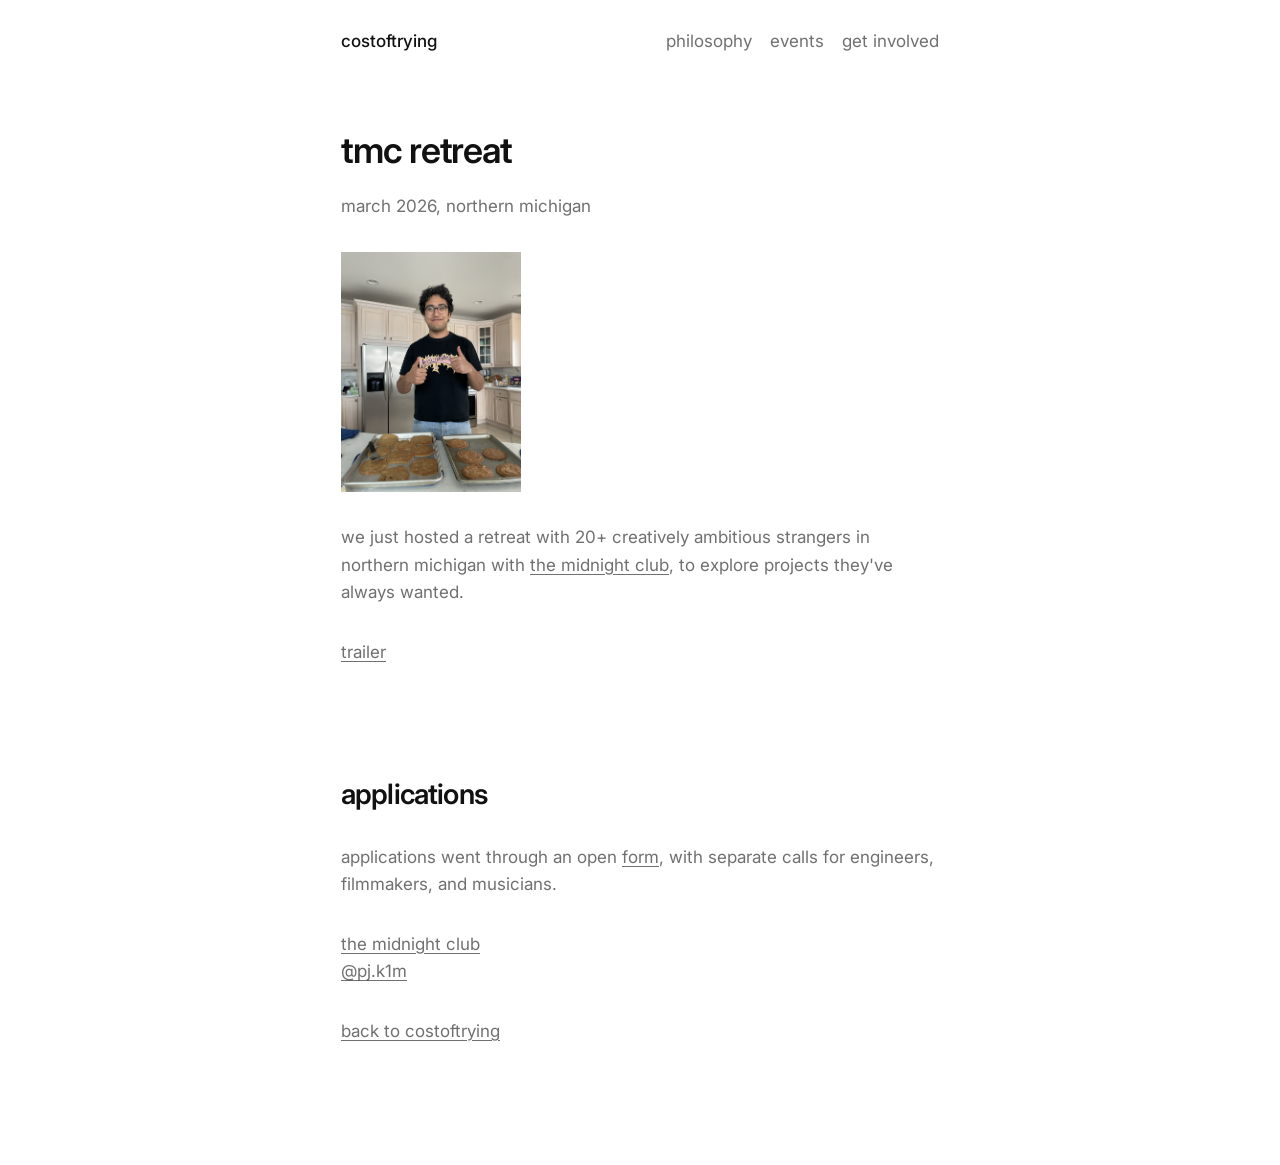
==== commit e7ab5420: "Fix copy slips and rephrase the three communities. Correct the real spelling and grammar mistakes, r" ====
--- a/retreat.html
+++ b/retreat.html
@@ -58,7 +58,7 @@
           northern michigan with
           <a href="https://www.instagram.com/themidnight.collective/"
             >the midnight club</a
-          >, to explore projects they've always wanted to.
+          >, to explore projects they've always wanted.
         </p>
         <p>
           <a href="https://www.youtube.com/watch?v=Eb6kjOybPdw">trailer</a>
@@ -73,7 +73,9 @@
           calls for engineers, filmmakers, and musicians.
         </p>
         <p>
-          <a href="https://www.instagram.com/themidnight.collective/">tmc</a>
+          <a href="https://www.instagram.com/themidnight.collective/"
+            >the midnight club</a
+          >
           <br />
           <a href="https://www.instagram.com/pj.k1m/">@pj.k1m</a>
         </p>
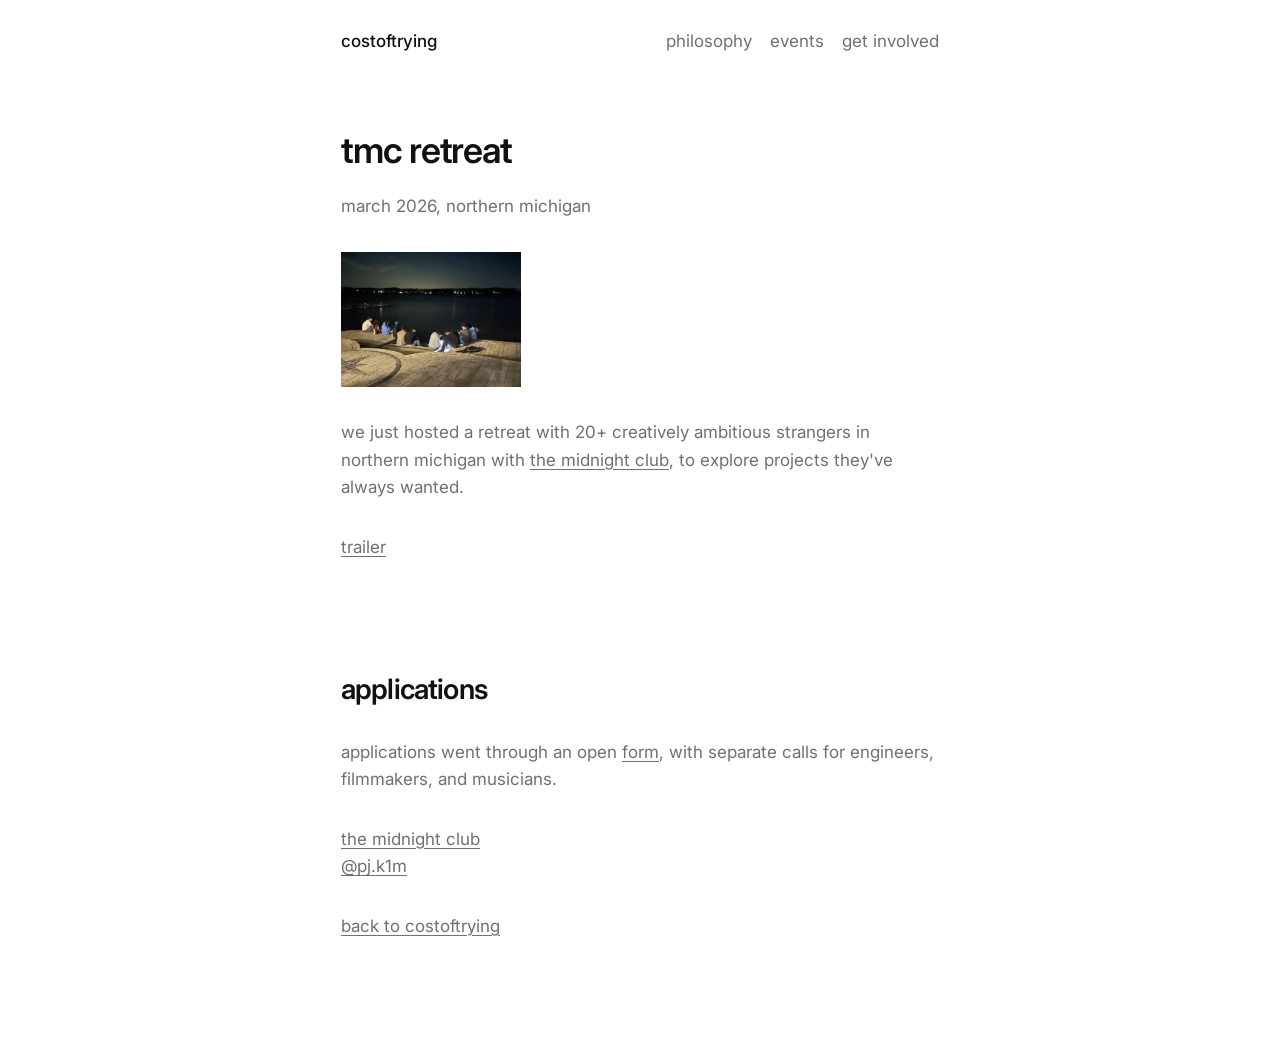
==== commit 894d03ca: "Use the lake photo for the TMC retreat. Swap the archive image for the full-frame 4:3 night photo of" ====
--- a/retreat.html
+++ b/retreat.html
@@ -46,10 +46,10 @@
         <p class="meta">march 2026, northern michigan</p>
         <figure class="event-figure">
           <img
-            src="images/tmc-retreat-a.jpg"
-            alt="People around a table at the tmc retreat."
-            width="1500"
-            height="2000"
+            src="images/tmc-retreat-lake.jpg"
+            alt="The group sitting on stone steps at night, overlooking the lake."
+            width="2000"
+            height="1500"
             decoding="async"
           />
         </figure>
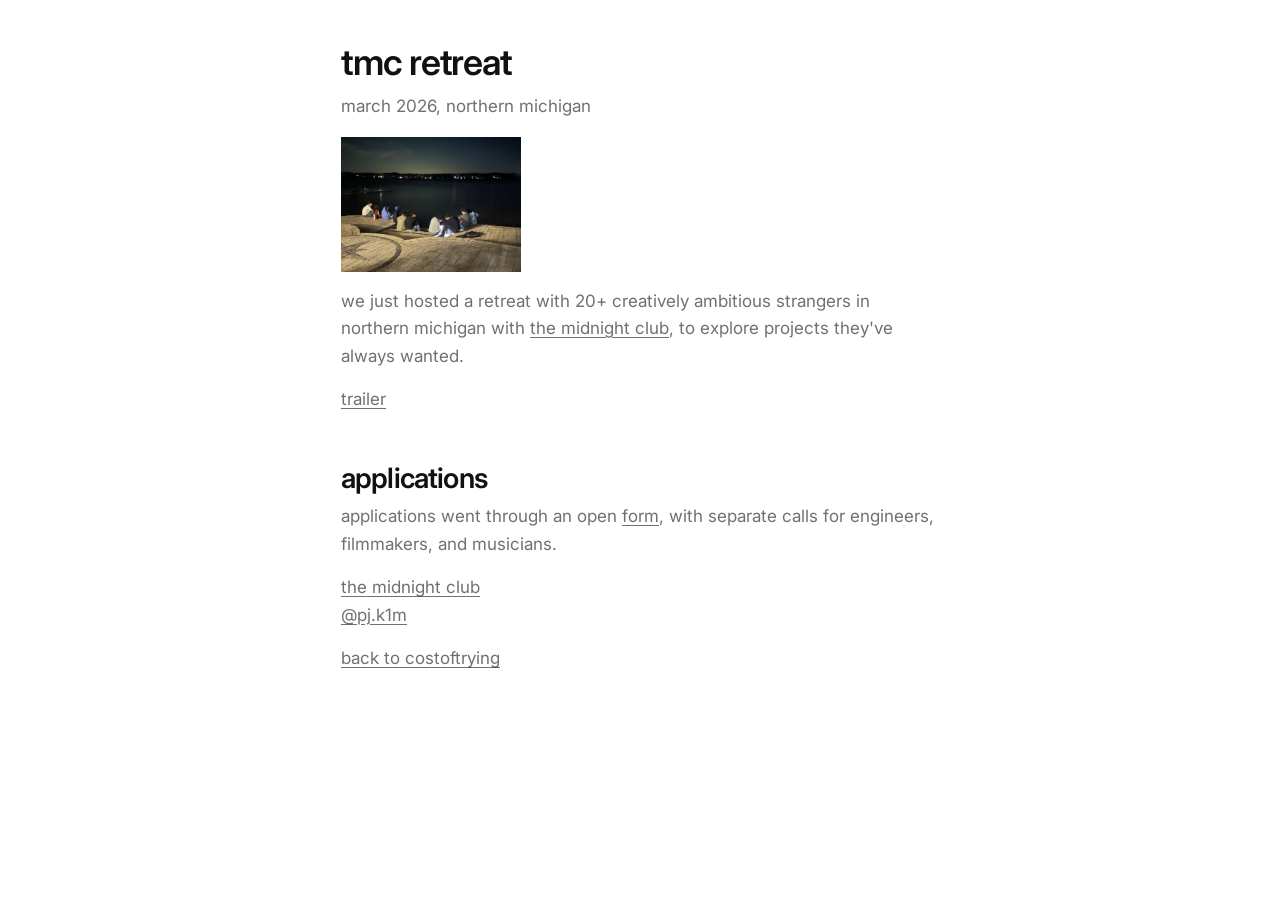
==== commit e7c528dc: "Tighten the page and simplify the top and bottom. Drop the nav, use one 8px spacing scale, and repla" ====
--- a/retreat.html
+++ b/retreat.html
@@ -31,14 +31,6 @@
   </head>
   <body>
     <a class="skip" href="#content">skip to the writing</a>
-    <header class="top">
-      <a class="wordmark" href="index.html">costoftrying</a>
-      <nav class="nav" aria-label="on this page">
-        <a href="index.html#philosophy">philosophy</a>
-        <a href="index.html#events">events</a>
-        <a href="index.html#involved">get involved</a>
-      </nav>
-    </header>
 
     <main id="content" class="page">
       <section class="hero" aria-labelledby="retreat-title">
--- a/styles.css
+++ b/styles.css
@@ -3,7 +3,7 @@
   --body: rgba(17, 17, 17, 0.6);
   --paper: #ffffff;
   --measure: 38em;
-  --rhythm: 32px;
+  --s: 8px;
 }
 
 * {
@@ -64,59 +64,52 @@
   transform: none;
 }
 
-.top {
-  max-width: var(--measure);
-  margin: 0 auto;
-  padding: 28px 24px 0;
-  display: flex;
-  flex-wrap: wrap;
-  gap: 12px 28px;
-  align-items: baseline;
-  justify-content: space-between;
-}
-
-.wordmark {
-  color: var(--ink);
-  font-weight: 500;
-  text-decoration: none;
-}
-
-.nav {
-  display: flex;
-  flex-wrap: wrap;
-  gap: 8px 18px;
-}
-
-.nav a {
-  color: var(--body);
-  text-decoration: none;
-}
-
-.nav a:hover,
-.nav a:focus-visible {
-  color: var(--ink);
-  text-decoration: underline;
-}
-
 .page {
   max-width: var(--measure);
   margin: 0 auto;
-  padding: 72px 24px 120px;
+  padding: calc(var(--s) * 5) 24px calc(var(--s) * 8);
 }
 
 .hero,
 .block,
 .event {
-  display: grid;
-  gap: var(--rhythm);
+  display: flex;
+  flex-direction: column;
+  gap: calc(var(--s) * 2);
 }
 
 .block {
-  margin-top: 112px;
-}
-
-.event + .event {
-  margin-top: 96px;
+  margin-top: calc(var(--s) * 6);
+}
+
+.hero > h1 + *,
+.block > h2 + *,
+.event > h3 + * {
+  margin-top: calc(var(--s) * -1);
+}
+
+.block > h3 {
+  margin-top: var(--s);
+}
+
+.block > h2 + h3 {
+  margin-top: calc(var(--s) * -1);
+}
+
+.block > h3 + * {
+  margin-top: calc(var(--s) * -1);
+}
+
+blockquote + blockquote {
+  margin-top: calc(var(--s) * -1);
+}
+
+#events {
+  gap: calc(var(--s) * 4);
+}
+
+#events > h2 + * {
+  margin-top: calc(var(--s) * -3);
 }
 
 h1,
@@ -145,7 +138,7 @@
 }
 
 h3 {
-  margin-top: 8px;
+  margin-top: 0;
   font-size: 17px;
   font-weight: 600;
   line-height: 1.62;
@@ -169,7 +162,7 @@
 }
 
 .meta {
-  margin-top: -12px;
+  margin-top: 0;
 }
 
 blockquote {
@@ -186,7 +179,7 @@
 .event-figure {
   margin: 0;
   display: grid;
-  gap: 10px;
+  gap: var(--s);
   justify-items: start;
 }
 
@@ -202,7 +195,7 @@
 
 .signup {
   display: grid;
-  gap: 10px;
+  gap: var(--s);
   max-width: 320px;
 }
 
@@ -254,7 +247,7 @@
 
 .signup-submit {
   justify-self: start;
-  margin: 6px 0 0;
+  margin: var(--s) 0 0;
   padding: 0;
   border: 0;
   background: none;
@@ -279,27 +272,28 @@
 
 .links {
   list-style: none;
-  margin: 8px 0 0;
+  margin: 0;
   padding: 0;
-  display: grid;
-  gap: 8px;
+  display: flex;
+  flex-wrap: wrap;
+  gap: var(--s) calc(var(--s) * 2);
 }
 
 @media (max-width: 640px) {
-  .top {
-    padding-top: 22px;
-  }
-
   .page {
-    padding: 48px 20px 88px;
+    padding: calc(var(--s) * 4) 20px calc(var(--s) * 6);
   }
 
   .block {
-    margin-top: 80px;
-  }
-
-  .event + .event {
-    margin-top: 72px;
+    margin-top: calc(var(--s) * 5);
+  }
+
+  #events {
+    gap: calc(var(--s) * 3);
+  }
+
+  #events > h2 + * {
+    margin-top: calc(var(--s) * -2);
   }
 
   h1 {
